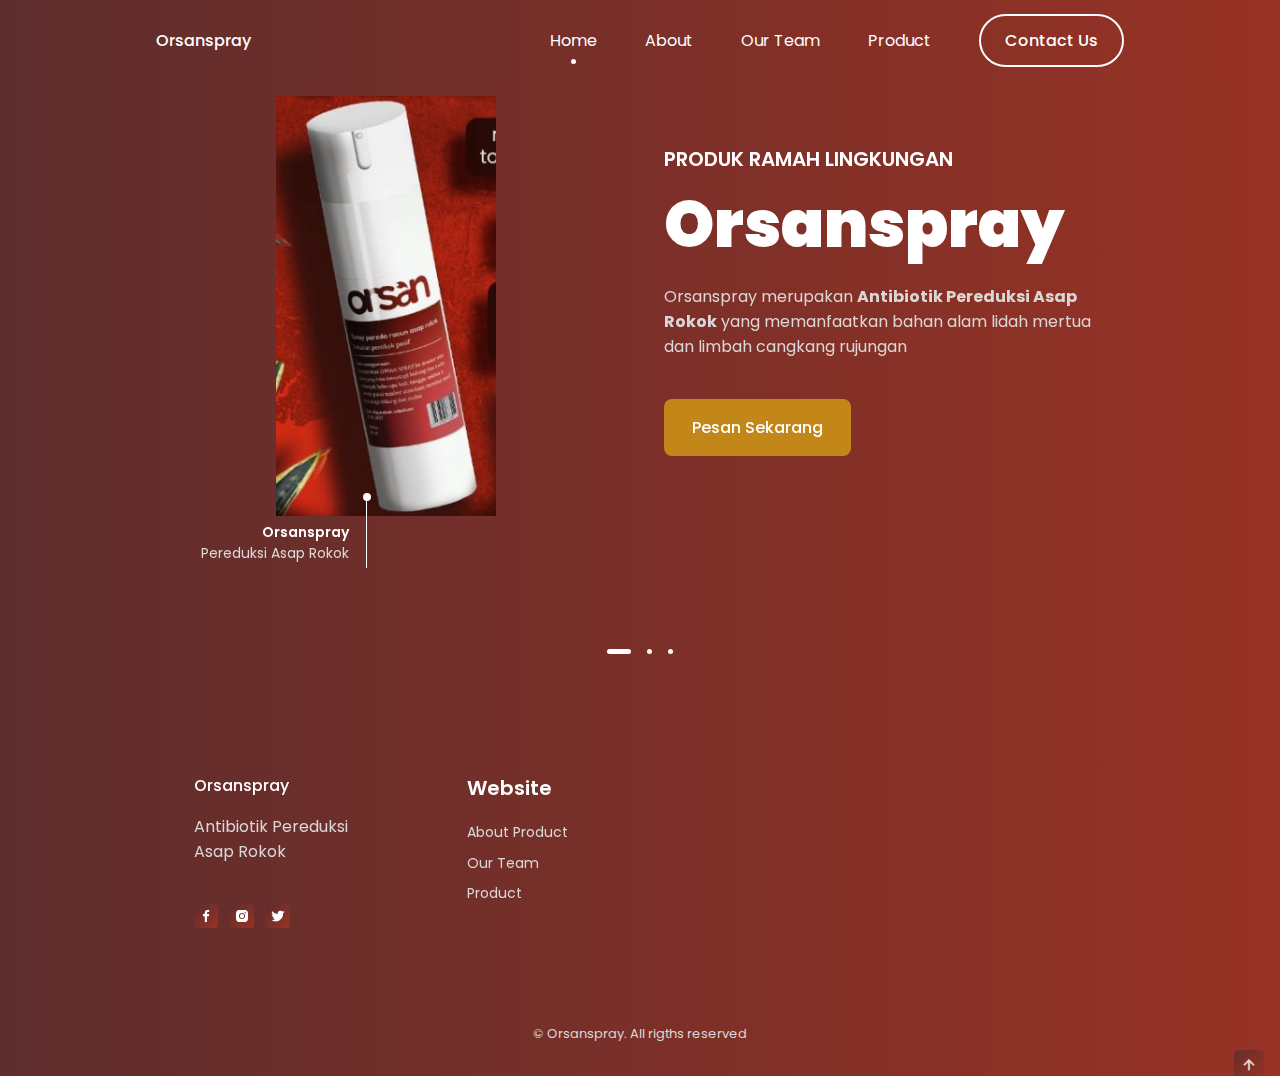
==== index.html @ 844b3ed2 "First Commit" ====
<!DOCTYPE html>
    <html lang="en">
    <head>
        <meta charset="UTF-8">
        <meta name="viewport" content="width=device-width, initial-scale=1.0">

        <!--=============== FAVICON ===============-->
        <!-- <link rel="shortcut icon" href="assets/img/favicon.png" type="image/x-icon"> -->

        <!--=============== BOXICONS ===============-->
        <link rel="stylesheet" href="https://cdn.jsdelivr.net/npm/boxicons@latest/css/boxicons.min.css">

        <!--=============== SWIPER CSS ===============--> 
        <link rel="stylesheet" href="assets/css/swiper-bundle.min.css">

        <!--=============== CSS ===============--> 
        <link rel="stylesheet" href="assets/css/styles.css">

        <title>Orsanspray</title>
    </head>
    <body>
        <!--==================== HEADER ====================-->
        <header class="header" id="header">
            <nav class="nav container">
                <a href="#" class="nav__logo">
                    <!-- <img src="assets/img/logo.png" alt="" class="nav__logo-img"> -->
                    Orsanspray
                </a>

                <div class="nav__menu" id="nav-menu">
                    <ul class="nav__list">
                        <li class="nav__item">
                            <a href="#home" class="nav__link active-link">Home</a>
                        </li>

                        <li class="nav__item">
                            <a href="#about" class="nav__link">About</a>
                        </li>

                        <li class="nav__item">
                            <a href="#about" class="nav__link">Our Team</a>
                        </li>

                        <li class="nav__item">
                            <a href="#trick" class="nav__link">Product</a>
                        </li>

                        <!-- <li class="nav__item">
                            <a href="#new" class="nav__link">New</a>
                        </li> -->

                        <a href="#" class="button button--ghost">Contact Us</a>
                    </ul>

                    <div class="nav__close" id="nav-close">
                        <i class='bx bx-x'></i>
                    </div>

                    <img src="assets/img/nav-img.png" alt="" class="nav__img">
                </div>

                <div class="nav__toggle" id="nav-toggle">
                    <i class='bx bx-grid-alt'></i>
                </div>

            </nav>
        </header>

        <main class="main">
            <!--==================== HOME ====================-->
            <section class="home container" id="home">
                <div class="swiper home-swiper">
                    <div class="swiper-wrapper">
                        <!-- HOME SLIDER 1 -->
                        <section class="swiper-slide">
                            <div class="home__content grid">
                                <div class="home__group">
                                    <img src="assets/img/1.png" alt="" class="home__img">
                                    <div class="home__indicator"></div>
    
                                    <div class="home__details-img">
                                        <h4 class="home__details-title">Orsanspray</h4>
                                        <span class="home__details-subtitle">Pereduksi Asap Rokok</span>
                                    </div>
                                </div>
    
                                <div class="home__data">
                                    <h3 class="home__subtitle">Produk Ramah Lingkungan</h3>
                                    <h1 class="home__title">Orsanspray</h1>
                                    <p class="home__description">Orsanspray merupakan <b>Antibiotik Pereduksi Asap Rokok</b> yang memanfaatkan 
                                        bahan alam lidah mertua dan limbah cangkang rujungan
                                    </p>

                                    <div class="home__buttons">
                                        <a href="#" class="button">Pesan Sekarang</a>
                                        <!-- <a href="#" class="button--link button--flex">Track Record <i class='bx bx-right-arrow-alt button__icon'></i></a> -->
                                    </div>
                                </div>
                            </div>
                        </section>

                        <!-- <section class="swiper-slide">
                            <div class="home__content grid">
                                <div class="home__group">
                                    <img src="assets/img/home1-img.png" alt="" class="home__img">
                                    <div class="home__indicator"></div>
    
                                    <div class="home__details-img">
                                        <h4 class="home__details-title">The Labu “Reiza”</h4>
                                        <span class="home__details-subtitle">The Living Pumpkin</span>
                                    </div>
                                </div>
    
                                <div class="home__data">
                                    <h3 class="home__subtitle">#1 Top Scariest Ghost</h3>
                                    <h1 class="home__title">UOOOO <br> TRICK OR <br> TREAT!!</h1>
                                    <p class="home__description">Hi, I'm Reiza, people call me "El Labu". I am currently trying to learn 
                                        something new, building my own bike with parts made only in Malaysia.
                                    </p>

                                    <div class="home__buttons">
                                        <a href="#" class="button">Book Now</a>
                                        <a href="#" class="button--link button--flex">Track Record <i class='bx bx-right-arrow-alt button__icon'></i></a>
                                    </div>
                                </div>
                            </div>
                        </section> -->

                        <!-- HOME SLIDER 2 -->
                        <section class="swiper-slide">
                            <div class="home__content grid">
                                <div class="home__group">
                                    <img src="assets/img/1.png" alt="" class="home__img">
                                    <div class="home__indicator"></div>
    
                                    <div class="home__details-img">
                                        <h4 class="home__details-title">Orsanspray</h4>
                                        <span class="home__details-subtitle">Pereduksi Asap Rokok</span>
                                    </div>
                                </div>
    
                                <div class="home__data">
                                    <h3 class="home__subtitle">Produk Ramah Lingkungan</h3>
                                    <h1 class="home__title">Orsanspray</h1>
                                    <p class="home__description">Orsanspray merupakan <b>Antibiotik Pereduksi Asap Rokok</b> yang memanfaatkan 
                                        bahan alam lidah mertua dan limbah cangkang rujungan
                                    </p>

                                    <div class="home__buttons">
                                        <a href="#" class="button">Pesan Sekarang</a>
                                        <!-- <a href="#" class="button--link button--flex">Track Record <i class='bx bx-right-arrow-alt button__icon'></i></a> -->
                                    </div>
                                </div>
                            </div>
                        </section>

                        <!-- <section class="swiper-slide">
                            <div class="home__content grid">
                                <div class="home__group">
                                    <img src="assets/img/home2-img.png" alt="" class="home__img">
                                    <div class="home__indicator"></div>
    
                                    <div class="home__details-img">
                                        <h4 class="home__details-title">Adino & Grahami</h4>
                                        <span class="home__details-subtitle">No words can describe them</span>
                                    </div>
                                </div>
    
                                <div class="home__data">
                                    <h3 class="home__subtitle">#2 top Best duo</h3>
                                    <h1 class="home__title">BRING BACK <br> MY COTTON <br> CANDY</h1>
                                    <p class="home__description">Adino steals cotton candy from his brother and eats them all in one bite, 
                                        a hungry beast. Grahami can no longer contain his anger towards Adino.
                                    </p>

                                    <div class="home__buttons">
                                        <a href="#" class="button">Book Now</a>
                                        <a href="#" class="button--link button--flex">Track Record <i class='bx bx-right-arrow-alt button__icon'></i></a>
                                    </div>
                                </div>
                            </div>
                        </section> -->

                        <!-- HOME SLIDER 3 -->
                        <section class="swiper-slide">
                            <div class="home__content grid">
                                <div class="home__group">
                                    <img src="assets/img/1.png" alt="" class="home__img">
                                    <div class="home__indicator"></div>
    
                                    <div class="home__details-img">
                                        <h4 class="home__details-title">Orsanspray</h4>
                                        <span class="home__details-subtitle">Pereduksi Asap Rokok</span>
                                    </div>
                                </div>
    
                                <div class="home__data">
                                    <h3 class="home__subtitle">Produk Ramah Lingkungan</h3>
                                    <h1 class="home__title">Orsanspray</h1>
                                    <p class="home__description">Orsanspray merupakan <b>Antibiotik Pereduksi Asap Rokok</b> yang memanfaatkan 
                                        bahan alam lidah mertua dan limbah cangkang rujungan
                                    </p>

                                    <div class="home__buttons">
                                        <a href="#" class="button">Pesan Sekarang</a>
                                        <!-- <a href="#" class="button--link button--flex">Track Record <i class='bx bx-right-arrow-alt button__icon'></i></a> -->
                                    </div>
                                </div>
                            </div>
                        </section>

                        <!-- <section class="swiper-slide">
                            <div class="home__content grid">
                                <div class="home__group">
                                    <img src="assets/img/home3-img.png" alt="" class="home__img">
                                    <div class="home__indicator"></div>
    
                                    <div class="home__details-img">
                                        <h4 class="home__details-title">Captain Sem</h4>
                                        <span class="home__details-subtitle">Veteran Spooky Ghost</span>
                                    </div>
                                </div>
    
                                <div class="home__data">
                                    <h3 class="home__subtitle">#3 Top Scariest  Ghost</h3>
                                    <h1 class="home__title">RESPAWN <br> THE SPOOKY <br> SKULL</h1>
                                    <p class="home__description">In search for cute little puppy, Captain Sem has come back from his tragic death. 
                                        With his hogwarts certified power he promise to be a hero for all of ghostkind.
                                    </p>

                                    <div class="home__buttons">
                                        <a href="#" class="button">Book Now</a>
                                        <a href="#" class="button--link button--flex">Track Record <i class='bx bx-right-arrow-alt button__icon'></i></a>
                                    </div>
                                </div>
                            </div>
                        </section> -->

                    </div>
                    <div class="swiper-pagination"></div>
                </div>
            </section>
            
            <!--==================== CATEGORY ====================-->
            <!-- <section class="section category">
                <h2 class="section__title">Favorite Scare <br> Category</h2>

                <div class="category__container container grid">
                    <div class="category__data">
                        <img src="assets/img/category1-img.png" alt="" class="category__img">
                        <h3 class="category__title">Ghosts</h3>
                        <p class="category__description">Choose the ghosts, the scariest there are.</p>
                    </div>

                    <div class="category__data">
                        <img src="assets/img/category2-img.png" alt="" class="category__img">
                        <h3 class="category__title">Pumpkins</h3>
                        <p class="category__description">You look at the scariest pumpkins there is.</p>
                    </div>

                    <div class="category__data">
                        <img src="assets/img/category3-img.png" alt="" class="category__img">
                        <h3 class="category__title">Witch Hat</h3>
                        <p class="category__description">Pick the most stylish witch hats out there.</p>
                    </div>
                </div>
            </section> -->

            <!--==================== ABOUT ====================-->
            <!-- <section class="section about" id="about">
                <div class="about__container container grid">
                    <div class="about__data">
                        <h2 class="section__title about__title">About Halloween <br> Night</h2>
                        <p class="about__description">Night of all the saints, or all the dead, is celebrated on October 31 and it is a 
                            very fun international celebration, this celebration comes from ancient origins, and is already 
                            celebrated by everyone.
                        </p>
                        <a href="#" class="button">Know more</a>
                    </div>

                    <img src="assets/img/about-img.png" alt="" class="about__img">
                </div>
            </section> -->

            <!--==================== TRICK OR TREAT ====================-->
            <!-- <section class="section trick" id="trick">
                <h2 class="section__title">Trick Or Treat</h2>

                <div class="trick__container container grid">
                    <div class="trick__content">
                        <img src="assets/img/trick-treat1-img.png" alt="" class="trick__img">
                        <h3 class="trick__title">Toffee</h3>
                        <span class="trick__subtitle">Candy</span>
                        <span class="trick__price">$11.99</span>
                        <button class="button trick__button">
                            <i class='bx bx-cart-alt trick__icon'></i>
                        </button>
                    </div>

                    <div class="trick__content">
                        <img src="assets/img/trick-treat2-img.png" alt="" class="trick__img">
                        <h3 class="trick__title">Bone</h3>
                        <span class="trick__subtitle">Accessory</span>
                        <span class="trick__price">$8.99</span>
                        <button class="button trick__button">
                            <i class='bx bx-cart-alt trick__icon'></i>
                        </button>
                    </div>

                    <div class="trick__content">
                        <img src="assets/img/trick-treat3-img.png" alt="" class="trick__img">
                        <h3 class="trick__title">Scarecrow</h3>
                        <span class="trick__subtitle">Accessory</span>
                        <span class="trick__price">$15.99</span>
                        <button class="button trick__button">
                            <i class='bx bx-cart-alt trick__icon'></i>
                        </button>
                    </div>

                    <div class="trick__content">
                        <img src="assets/img/trick-treat4-img.png" alt="" class="trick__img">
                        <h3 class="trick__title">Candy Cane</h3>
                        <span class="trick__subtitle">Candy</span>
                        <span class="trick__price">$7.99</span>
                        <button class="button trick__button">
                            <i class='bx bx-cart-alt trick__icon'></i>
                        </button>
                    </div>

                    <div class="trick__content">
                        <img src="assets/img/trick-treat5-img.png" alt="" class="trick__img">
                        <h3 class="trick__title">Pumpkin</h3>
                        <span class="trick__subtitle">Candy</span>
                        <span class="trick__price">$19.99</span>
                        <button class="button trick__button">
                            <i class='bx bx-cart-alt trick__icon'></i>
                        </button>
                    </div>

                    <div class="trick__content">
                        <img src="assets/img/trick-treat6-img.png" alt="" class="trick__img">
                        <h3 class="trick__title">Ghost</h3>
                        <span class="trick__subtitle">Accessory</span>
                        <span class="trick__price">$17.99</span>
                        <button class="button trick__button">
                            <i class='bx bx-cart-alt trick__icon'></i>
                        </button>
                    </div>
                </div>
            </section> -->
            
            <!--==================== DISCOUNT ====================-->
            <!-- <section class="section discount">
                <div class="discount__container container grid">
                    <div class="discount__data">
                        <h2 class="discount__title">50% Discount <br> On New Products</h2>
                        <a href="#" class="button">Go to new</a>
                    </div>

                    <img src="assets/img/discount-img.png" alt="" class="discount__img">
                </div>
            </section> -->

            <!--==================== NEW ARRIVALS ====================-->
            <!-- <section class="section new" id="new">
                <h2 class="section__title">New Arrivals</h2>

                <div class="new__container container">
                    <div class="swiper new-swiper">
                        <div class="swiper-wrapper">
                            <div class="new__content swiper-slide">
                                <div class="new__tag">New</div>
                                <img src="assets/img/new1-img.png" alt="" class="new__img">
                                <h3 class="new__title">Haunted House</h3>
                                <span class="new__subtitle">Accessory</span>
                                
                                <div class="new__prices">
                                    <span class="new__price">$14.99</span>
                                    <span class="new__discount">$29.99</span>
                                </div>

                                <button class="button new__button">
                                    <i class='bx bx-cart-alt new__icon'></i>
                                </button>
                            </div>
        
                            <div class="new__content swiper-slide">
                                <div class="new__tag">New</div>
                                <img src="assets/img/new2-img.png" alt="" class="new__img">
                                <h3 class="new__title">Halloween Candle</h3>
                                <span class="new__subtitle">Accessory</span>
        
                                <div class="new__prices">
                                    <span class="new__price">$11.99</span>
                                    <span class="new__discount">$21.99</span>
                                </div>

                                <button class="button new__button">
                                    <i class='bx bx-cart-alt new__icon'></i>
                                </button>
                            </div>
        
                            <div class="new__content swiper-slide">
                                <div class="new__tag">New</div>
                                <img src="assets/img/new3-img.png" alt="" class="new__img">
                                <h3 class="new__title">Witch Hat</h3>
                                <span class="new__subtitle">Accessory</span>
        
                                <div class="new__prices">
                                    <span class="new__price">$4.99</span>
                                    <span class="new__discount">$9.99</span>
                                </div>

                                <button class="button new__button">
                                    <i class='bx bx-cart-alt new__icon'></i>
                                </button>
                            </div>
        
                            <div class="new__content swiper-slide">
                                <div class="new__tag">New</div>
                                <img src="assets/img/new4-img.png" alt="" class="new__img">
                                <h3 class="new__title">Rip</h3>
                                <span class="new__subtitle">Accessory</span>
        
                                <div class="new__prices">
                                    <span class="new__price">$24.99</span>
                                    <span class="new__discount">$44.99</span>
                                </div>

                                <button class="button new__button">
                                    <i class='bx bx-cart-alt new__icon'></i>
                                </button>
                            </div>
        
                            <div class="new__content swiper-slide">
                                <div class="new__tag">New</div>
                                <img src="assets/img/new5-img.png" alt="" class="new__img">
                                <h3 class="new__title">Terrifying Crystal Ball</h3>
                                <span class="new__subtitle">Accessory</span>
        
                                <div class="new__prices">
                                    <span class="new__price">$5.99</span>
                                    <span class="new__discount">$12.99</span>
                                </div>

                                <button class="button new__button">
                                    <i class='bx bx-cart-alt new__icon'></i>
                                </button>
                            </div>
        
                            <div class="new__content swiper-slide">
                                <div class="new__tag">New</div>
                                <img src="assets/img/new6-img.png" alt="" class="new__img">
                                <h3 class="new__title">Witch Broom</h3>
                                <span class="new__subtitle">Accessory</span>
        
                                <div class="new__prices">
                                    <span class="new__price">$7.99</span>
                                    <span class="new__discount">$14.99</span>
                                </div>

                                <button class="button new__button">
                                    <i class='bx bx-cart-alt new__icon'></i>
                                </button>
                            </div>
                        </div>
                    </div>
                </div>
            </section> -->

            <!--==================== OUR NEWSLETTER ====================-->
            <!-- <section class="section newsletter">
                <div class="newsletter__container container">
                    <h2 class="section__title">Our Newsletter</h2>
                    <p class="newsletter__description">
                        Promotion new products and sales. Directly to your inbox
                    </p>

                    <form action="" class="newsletter__form">
                        <input type="text" placeholder="Enter your email" class="newsletter__input">
                        <button class="button">
                            Subscribe
                        </button>
                    </form>
                </div>
            </section>
        </main> -->

        <!--==================== FOOTER ====================-->
            <footer class="footer section">
                <div class="footer__container container grid">
                    <div class="footer__content">
                        <a href="#" class="footer__logo">
                            <!-- <img src="assets/img/logo.png" alt="" class="footer__logo-img"> -->
                            Orsanspray
                        </a>

                        <p class="footer__description">Antibiotik Pereduksi <br> Asap Rokok</p>
                        
                        <div class="footer__social">
                            <a href="https://www.facebook.com/" target="_blank" class="footer__social-link">
                                <i class='bx bxl-facebook'></i>
                            </a>
                            <a href="https://www.instagram.com/" target="_blank" class="footer__social-link">
                                <i class='bx bxl-instagram-alt' ></i>
                            </a>
                            <a href="https://twitter.com/" target="_blank" class="footer__social-link">
                                <i class='bx bxl-twitter' ></i>
                            </a>
                        </div>
                    </div>

                    <div class="footer__content">
                        <h3 class="footer__title">Website</h3>
                        
                        <ul class="footer__links">
                            <li>
                                <a href="#" class="footer__link">About Product</a>
                            </li>
                            <li>
                                <a href="#" class="footer__link">Our Team</a>
                            </li>
                            <li>
                                <a href="#" class="footer__link">Product</a>
                            </li>
                        </ul>
                    </div>

                    <!-- <div class="footer__content">
                        <h3 class="footer__title">Our Services</h3>
                        
                        <ul class="footer__links">
                            <li>
                                <a href="#" class="footer__link">Pricing</a>
                            </li>
                            <li>
                                <a href="#" class="footer__link">Discounts</a>
                            </li>
                            <li>
                                <a href="#" class="footer__link">Shipping mode</a>
                            </li>
                        </ul>
                    </div> -->

                    <!-- <div class="footer__content">
                        <h3 class="footer__title">Our Company</h3>
                        
                        <ul class="footer__links">
                            <li>
                                <a href="#" class="footer__link">Blog</a>
                            </li>
                            <li>
                                <a href="#" class="footer__link">About us</a>
                            </li>
                            <li>
                                <a href="#" class="footer__link">Our mision</a>
                            </li>
                        </ul>
                    </div> -->
                </div>

                <span class="footer__copy">&#169; Orsanspray. All rigths reserved</span>

                <!-- <img src="assets/img/footer1-img.png" alt="" class="footer__img-one">
                <img src="assets/img/footer2-img.png" alt="" class="footer__img-two"> -->
            </footer>

            <!--=============== SCROLL UP ===============-->
            <a href="#" class="scrollup" id="scroll-up">
                <i class='bx bx-up-arrow-alt scrollup__icon'></i>
            </a>
        
        <!--=============== SCROLL REVEAL ===============-->
        <script src="assets/js/scrollreveal.min.js"></script>

        <!--=============== SWIPER JS ===============-->
        <script src="assets/js/swiper-bundle.min.js"></script>
        
        <!--=============== MAIN JS ===============-->
        <script src="assets/js/main.js"></script>
    </body>
</html>
---- assets/css/styles.css ----
/*=============== GOOGLE FONTS ===============*/
@import url('https://fonts.googleapis.com/css2?family=Poppins:wght@400;500;600;900&display=swap');

/*=============== VARIABLES CSS ===============*/
:root {
  --header-height: 3.5rem;

  /*========== Colors ==========*/
  --hue: 14;
  --first-color: hsl(var(--hue), 91%, 54%);
  --first-color-alt: hsl(var(--hue), 91%, 50%);
  --title-color: hsl(var(--hue), 4%, 100%);
  --text-color: hsl(var(--hue), 4%, 85%);
  --text-color-light: hsl(var(--hue), 4%, 55%);

  /*Green gradient*/
  /* --body-color: linear-gradient(90deg, hsl(104, 28%, 40%) 0%, hsl(58, 28%, 40%) 100%); */
  /* --container-color: linear-gradient(136deg, hsl(104, 28%, 35%) 0%, hsl(58, 28%, 35%) 100%); */
  --body-color: linear-gradient(90deg, hsl(0, 35%, 27%) 0%, hsl(7, 61%, 37%) 100%);
  --container-color: linear-gradient(136deg, hsl(0, 35%, 27%) 0%, hsl(7, 61%, 37%) 100%);
  
  /*Red gradient*/
  /* --body-color: linear-gradient(90deg, hsl(360, 28%, 40%) 0%, hsl(18, 28%, 40%) 100%);
  --container-color: linear-gradient(136deg, hsl(360, 28%, 35%) 0%, hsl(18, 28%, 35%) 100%); */

  /*Black solid*/
  /* --body-color: hsl(30, 8%, 8%);
  --container-color: hsl(30, 8%, 10%); */

  /*========== Font and typography ==========*/
  --body-font: 'Poppins', sans-serif;
  --biggest-font-size: 2rem;
  --h1-font-size: 1.5rem;
  --h2-font-size: 1.25rem;
  --h3-font-size: 1rem;
  --normal-font-size: .938rem;
  --small-font-size: .813rem;
  --smaller-font-size: .75rem;

  /*========== Font weight ==========*/
  --font-medium: 500;
  --font-semi-bold: 600;
  --font-black: 900;

  /*========== Margenes Bottom ==========*/
  --mb-0-25: .25rem;
  --mb-0-5: .5rem;
  --mb-0-75: .75rem;
  --mb-1: 1rem;
  --mb-1-5: 1.5rem;
  --mb-2: 2rem;
  --mb-2-5: 2.5rem;

  /*========== z index ==========*/
  --z-tooltip: 10;
  --z-fixed: 100;
}

/* Responsive typography */
@media screen and (min-width: 992px) {
  :root {
    --biggest-font-size: 4rem;
    --h1-font-size: 2.25rem;
    --h2-font-size: 1.5rem;
    --h3-font-size: 1.25rem;
    --normal-font-size: 1rem;
    --small-font-size: .875rem;
    --smaller-font-size: .813rem;
  }
}

/*=============== BASE ===============*/
*{
  box-sizing: border-box;
  padding: 0;
  margin: 0;
}

html{
  scroll-behavior: smooth;
}

body{
  margin: var(--header-height) 0 0 0;
  font-family: var(--body-font);
  font-size: var(--normal-font-size);
  background: var(--body-color);
  color: var(--text-color);
}

h1,h2,h3,h4{
  color: var(--title-color);
  font-weight: var(--font-semi-bold);
}

ul{
  list-style: none;
}

a{
  text-decoration: none;
}

img{
  max-width: 100%;
  height: auto;
}

button,
input{
  border: none;
  outline: none;
}

button{
  cursor: pointer;
  font-family: var(--body-font);
  font-size: var(--normal-font-size);
}

/*=============== REUSABLE CSS CLASSES ===============*/
.section{
  padding: 4.5rem 0 2rem;
}

.section__title{
  font-size: var(--h2-font-size);
  margin-bottom: var(--mb-2);
  text-align: center;
}

/*=============== LAYOUT ===============*/
.container{
  max-width: 968px;
  margin-left: var(--mb-1-5);
  margin-right: var(--mb-1-5);
}

.grid{
  display: grid;
}

.main{
  overflow: hidden; /*For animation*/
}

/*=============== HEADER ===============*/
.header{
  width: 100%;
  background: var(--body-color); 
  position: fixed;
  top: 0;
  left: 0;
  z-index: var(--z-fixed);
}

/*=============== NAV ===============*/
.nav{
  height: var(--header-height);
  display: flex;
  justify-content: space-between;
  align-items: center;
}

.nav__logo{
  display: flex;
  align-items: center;
  column-gap: .5rem;
  font-weight: var(--font-medium);
}

.nav__logo-img{
  width: 1.25rem;
}

.nav__link,
.nav__logo,
.nav__toggle,
.nav__close{
  color: var(--title-color);
}

.nav__toggle{
  font-size: 1.25rem;
  cursor: pointer;
}

@media screen and (max-width: 767px){
  .nav__menu{
    position: fixed;
    width: 100%;
    background: var(--container-color);
    top: -150%;
    left: 0;
    padding: 3.5rem 0;
    transition: .4s;
    z-index: var(--z-fixed);
    border-radius: 0 0 1.5rem 1.5rem;
  }
}

.nav__img{
  width: 100px;
  position: absolute;
  top: 0;
  left: 0;
}

.nav__close{
  font-size: 1.8rem;
  position: absolute;
  top: .5rem;
  right: .7rem;
  cursor: pointer;
}

.nav__list{
  display: flex;
  flex-direction: column;
  align-items: center;
  row-gap: 1.5rem;
}

.nav__link{
  text-transform: uppercase;
  font-weight: var(--font-black);
  transition: .4s;
}

.nav__link:hover{
  color: var(--text-color);
}

/* Show menu */
.show-menu{
  top: 0;
}

/* Change background header */
.scroll-header{
  background: var(--container-color);
}

/* Active link */
.active-link{
  position: relative;
}

.active-link::before{
  content: '';
  position: absolute;
  bottom: -.75rem;
  left: 45%;
  width: 5px;
  height: 5px;
  background-color: var(--title-color);
  border-radius: 50%;
}

/*=============== HOME ===============*/
.home__content{
  row-gap: 1rem;
}

.home__group{
  display: grid;
  position: relative;
  padding-top: 2rem;
}

.home__img{
  height: 250px;
  justify-self: center;
}

.home__indicator{
  width: 8px;
  height: 8px;
  background-color: var(--title-color);
  border-radius: 50%;
  position: absolute;
  top: 7rem;
  right: 2rem;
}

.home__indicator::after{
  content: '';
  position: absolute;
  width: 1px;
  height: 48px;
  background-color: var(--title-color);
  top: -3rem;
  right: 45%;
}

.home__details-img{
  position: absolute;
  right: .5rem;
}

.home__details-title,
.home__details-subtitle{
  display: block;
  font-size: var(--small-font-size);
  text-align: right;
}

.home__subtitle{
  font-size: var(--h3-font-size);
  text-transform: uppercase;
  margin-bottom: var(--mb-1);
}

.home__title{
  font-size: var(--biggest-font-size);
  font-weight: var(--font-black);
  line-height: 109%;
  margin-bottom: var(--mb-1);
}

.home__description{
  margin-bottom: var(--mb-1);
}

.home__buttons{
  display: flex;
  justify-content: space-between;
}

/* Swiper Class */
.swiper-pagination{
  position: initial;
  margin-top: var(--mb-1);
}

.swiper-pagination-bullet{
  width: 5px;
  height: 5px;
  background-color: var(--title-color);
  opacity: 1;
}

.swiper-pagination-horizontal.swiper-pagination-bullets .swiper-pagination-bullet{
  margin: 0 .5rem;
} 

.swiper-pagination-bullet-active{
  width: 1.5rem;
  height: 5px;
  border-radius: .5rem;
}

/*=============== BUTTONS ===============*/
.button{
  display: inline-block;
  background-color: #C38719;
  color: var(--title-color);
  padding: 1rem 1.75rem;
  border-radius: .5rem;
  font-weight: var(--font-medium);
  transition: .3s;
}

.button:hover{
  background-color: var(--first-color-alt);
}

.button__icon{
  font-size: 1.25rem;
}

.button--ghost{
  border: 2px solid;
  background-color: transparent;
  border-radius: 3rem;
  padding: .75rem 1.5rem;
}

.button--ghost:hover{
  background: none;
}

.button--link{
  color: var(--title-color);
}

.button--flex{
  display: inline-flex;
  align-items: center;
  column-gap: .5rem;
}

/*=============== CATEGORY ===============*/
.category__container{
  grid-template-columns: repeat(2, 1fr);
  gap: 1rem 2rem;
}

.category__data{
  text-align: center;
}

.category__img{
  width: 120px;
  margin-bottom: var(--mb-0-75);
  transition: .3s;
}

.category__title{
  margin-bottom: var(--mb-0-25);
}

.category__data:hover .category__img{
  transform: translateY(-.5rem);
}

/*=============== ABOUT ===============*/
.about__container{
  row-gap: 2rem;
}

.about__data{
  text-align: center;
}

.about__description{
  margin-bottom: var(--mb-2);
}

.about__img{
  width: 200px;
  justify-self: center;
  animation: floating 2s ease-in-out infinite;
}

/*=============== TRICK OR TREAT ===============*/
.trick__container{
  grid-template-columns: repeat(2, 1fr);
  gap: 1.5rem;
  padding-top: 1rem;
}

.trick__content{
  position: relative;
  background: var(--container-color);
  border-radius: 1rem;
  padding: 1.5rem 0 1rem 0;
  text-align: center;
  overflow: hidden;
}

.trick__img{
  width: 90px;
  transition: .3s;
}

.trick__subtitle,
.trick__price{
  display: block;
}

.trick__subtitle{
  font-size: var(--smaller-font-size);
  margin-bottom: var(--mb-0-5);
}

.trick__title,
.trick__price{
  color: var(--title-color);
  font-weight: var(--font-medium);
  font-size: var(--normal-font-size);
}

.trick__button{
  display: inline-flex;
  padding: .5rem;
  border-radius: .25rem .25rem .75rem .25rem;
  position: absolute;
  right: -3rem;
  bottom: 0;
}

.trick__icon{
  font-size: 1.25rem;
  color: var(--title-color);
}

.trick__content:hover .trick__img{
  transform: translateY(-.5rem);
}

.trick__content:hover .trick__button{
  right: 0;
}

/*=============== DISCOUNT ===============*/
.discount__container{
  background: var(--container-color);
  border-radius: 1rem;
  padding: 2.5rem 0 1.5rem;
  row-gap: .75rem;
}

.discount__data{
  text-align: center;
}

.discount__title{
  font-size: var(--h2-font-size);
  margin-bottom: var(--mb-2);
}

.discount__img{
  width: 200px;
  justify-self: center;
}

/*=============== NEW ARRIVALS ===============*/
.new__container{
  padding-top: 1rem;
}

.new__img{
  width: 120px;
  margin-bottom: var(--mb-0-5);
  transition: .3s;
}

.new__content{
  position: relative;
  background: var(--container-color);
  width: 242px;
  padding: 2rem 0 1.5rem 0;
  border-radius: .75rem;
  text-align: center;
  overflow: hidden;
}

.new__tag{
  position: absolute;
  top: 8%;
  left: 8%;
  background-color: var(--first-color);
  color: var(--title-color);
  font-size: var(--small-font-size);
  padding: .25rem .5rem;
  border-radius: .25rem;
}

.new__title{
  font-size: var(--normal-font-size);
  font-weight: var(--font-medium);
}

.new__subtitle{
  display: block;
  font-size: var(--small-font-size);
  margin-bottom: var(--mb-0-5);
}

.new__prices{
  display: inline-flex;
  align-items: center;
  column-gap: .5rem;
}

.new__price{
  font-weight: var(--font-medium);
  color: var(--title-color);
}

.new__discount{
  color: var(--first-color);
  font-size: var(--smaller-font-size);
  text-decoration: line-through;
  font-weight: var(--font-medium);
}

.new__button{
  display: inline-flex;
  padding: .5rem;
  border-radius: .25rem .25rem .75rem .25rem;
  position: absolute;
  bottom: 0;
  right: -3rem;
}

.new__icon{
  font-size: 1.25rem;
}

.new__content:hover .new__img{
  transform: translateY(-.5rem);
}

.new__content:hover .new__button{
  right: 0;
}

/*=============== NEWSLETTER ===============*/
.newsletter__description{
  text-align: center;
  margin-bottom: var(--mb-1-5);
}

.newsletter__form{
  background: var(--container-color);
  padding: 1rem;
  display: flex;
  justify-content: space-between;
  border-radius: .75rem;
}

.newsletter__input{
  width: 70%;
  padding: 0 .5rem;
  background: none;
  color: var(--title-color);
}

.newsletter__input::placeholder{
  color: var(--text-color);
}

/*=============== FOOTER ===============*/
.footer{
  position: relative;
  overflow: hidden;
}

.footer__img-one,
.footer__img-two{
  position: absolute;
  transition: .3s;
}

.footer__img-one{
  width: 100px;
  top: 6rem;
  right: -2rem;
}

.footer__img-two{
  width: 150px;
  bottom: 4rem;
  right: 4rem;
}

.footer__img-one:hover,
.footer__img-two:hover{
  transform: translateY(-.5rem);
}

.footer__container{
  row-gap: 2rem;
}

.footer__logo{
  display: flex;
  align-items: center;
  column-gap: .5rem;
  margin-bottom: var(--mb-1);
  font-weight: var(--font-medium);
  color: var(--title-color);
}

.footer__logo-img{
  width: 20px;
}

.footer__description{
  margin-bottom: var(--mb-2-5);
}

.footer__social{
  display: flex;
  column-gap: .75rem;
}

.footer__social-link{
  display: inline-flex;
  background: var(--container-color);
  padding: .25rem;
  border-radius: .25rem;
  color: var(--title-color);
  font-size: 1rem;
}

.footer__social-link:hover{
  background: var(--body-color);
}

.footer__title{
  font-size: var(--h3-font-size);
  margin-bottom: var(--mb-1);
}

.footer__links{
  display: grid;
  row-gap: .35rem;
}

.footer__link{
  font-size: var(--small-font-size);
  color: var(--text-color);
  transition: .3s;
}

.footer__link:hover{
  color: var(--title-color);
}

.footer__copy{
  display: block;
  text-align: center;
  font-size: var(--smaller-font-size);
  margin-top: 4.5rem;
}

/*=============== SCROLL UP ===============*/
.scrollup{
  position: fixed;
  background: var(--container-color);
  right: 1rem;
  bottom: -20%;
  display: inline-flex;
  padding: .3rem;
  border-radius: .25rem;
  z-index: var(--z-tooltip);
  opacity: .8;
  transition: .4s;
}

.scrollup__icon{
  font-size: 1.25rem;
  color: var(--title-color);
}

.scrollup:hover{
  background: var(--container-color);
  opacity: 1;
}

/* Show Scroll Up*/
.show-scroll{
  bottom: 3rem;
}

/*=============== SCROLL BAR ===============*/
::-webkit-scrollbar{
  width: 0.6rem;
  background: #413e3e;
}

::-webkit-scrollbar-thumb{
  background: #272525;
  border-radius: .5rem;
}

/*===============  BREAKPOINTS ===============*/
/* For small devices */
@media screen and (max-width: 320px){
  .container{
    margin-left: var(--mb-1);
    margin-right: var(--mb-1);
  }

  .home__img{
    height: 200px;
  }
  .home__buttons{
    flex-direction: column;
    width: max-content;
    row-gap: 1rem;
  }

  .category__container,
  .trick__container{
    grid-template-columns: .8fr;
    justify-content: center;
  }
}

/* For medium devices */
@media screen and (min-width: 576px){
  .about__container{
    grid-template-columns: .8fr;
    justify-content: center;
  }

  .newsletter__container{
    display: grid;
    grid-template-columns: .7fr;
    justify-content: center;
  }
  .newsletter__description{
    padding: 0 3rem;
  }
}

@media screen and (min-width: 767px){
  body{
    margin: 0;
  }

  .section{
    padding: 7rem 0 2rem;
  }

  .nav{
    height: calc(var(--header-height) + 1.5rem);
  }
  .nav__img,
  .nav__close,
  .nav__toggle{
    display: none;
  }
  .nav__list{
    flex-direction: row;
    column-gap: 3rem;
  }
  .nav__link{
    text-transform: initial;
    font-weight: initial;
  }

  .home__content{
    padding: 8rem 0 2rem;
    grid-template-columns: repeat(2, 1fr);
    gap: 4rem;
  }
  .home__img{
    height: 300px;
  }
  .swiper-pagination{
    margin-top: var(--mb-2);
  }

  .category__container{
    grid-template-columns: repeat(3, 200px);
    justify-content: center;
  }

  .about__container{
    grid-template-columns: repeat(2, 1fr);
    align-items: center;
  }
  .about__title,
  .about__data{
    text-align: initial;
  }
  .about__img{
    width: 250px;
  }

  .trick__container{
    grid-template-columns: repeat(3, 200px);
    justify-content: center;
    gap: 2rem;
  }

  .discount__container{
    grid-template-columns: repeat(2, max-content);
    justify-content: center;
    align-items: center;
    column-gap: 3rem;
    padding: 3rem 0;
    border-radius: 3rem;
  }
  .discount__img{
    width: 350px;
    order: -1;
  }
  .discount__data{
    padding-right: 6rem;
  }

  .newsletter__container{
    grid-template-columns: .5fr;
  }

  .footer__container{
    grid-template-columns: repeat(4, 1fr);
    justify-items: center;
    column-gap: 1rem;
  }
  .footer__img-two{
    right: initial;
    bottom: 0;
    left: 15%;
  }
}

/* For large devices */
@media screen and (min-width: 992px){
  .container{
    margin-left: auto;
    margin-right: auto;
  }

  .section__title{
    font-size: var(--h1-font-size);
    margin-bottom: 3rem;
  }

  .home__content{
    padding-top: 9rem;
    gap: 3rem;
  }
  .home__group{
    padding-top: 0;
  }
  .home__img{
    height: 400px;
    transform: translateY(-3rem);
  }
  .home__indicator{
    top: initial;
    right: initial;
    bottom: 15%;
    left: 45%;
  }
  .home__indicator::after{
    top: 0;
    height: 75px;
  }
  .home__details-img{
    bottom: 0;
    right: 58%;
  }
  .home__title{
    margin-bottom: var(--mb-1-5);
  }
  .home__description{
    margin-bottom: var(--mb-2-5);
    padding-right: 2rem;
  }

  .category__container{
    column-gap: 8rem;
  }
  .category__img{
    width: 200px;
  }

  .about__container{
    column-gap: 7rem;
  }
  .about__img{
    width: 350px;
  }
  .about__description{
    padding-right: 2rem;
  }

  .trick__container{
    gap: 3.5rem;
  }
  .trick__content{
    border-radius: 1.5rem;
  }
  .trick__img{
    width: 110px;
  }
  .trick__title{
    font-size: var(--h3-font-size);
  }

  .discount__container{
    column-gap: 7rem;
  }

  .new__content{
    width: 310px;
    border-radius: 1rem;
    padding: 2rem 0;
  }
  .new__img{
    width: 150px;
  }
  .new__img,
  .new__subtitle{
    margin-bottom: var(--mb-1);
  }
  .new__title{
    font-size: var(--h3-font-size);
  }

  .footer__copy{
    margin-top: 6rem;
  }
}

@media screen and (min-width: 1200px){
  .home__img{
    height: 420px;
  }
  .swiper-pagination{
    margin-top: var(--mb-2-5);
  }
  .footer__img-one{
    width: 120px;
  }
  .footer__img-two{
    width: 180px;
    top: 30%;
    left: -3%;
  }
}

/*=============== KEYFRAMES ===============*/
@keyframes floating {
  0% { transform: translate(0,  0px); }
  50%  { transform: translate(0, 15px); }
  100%   { transform: translate(0, -0px); }   
}
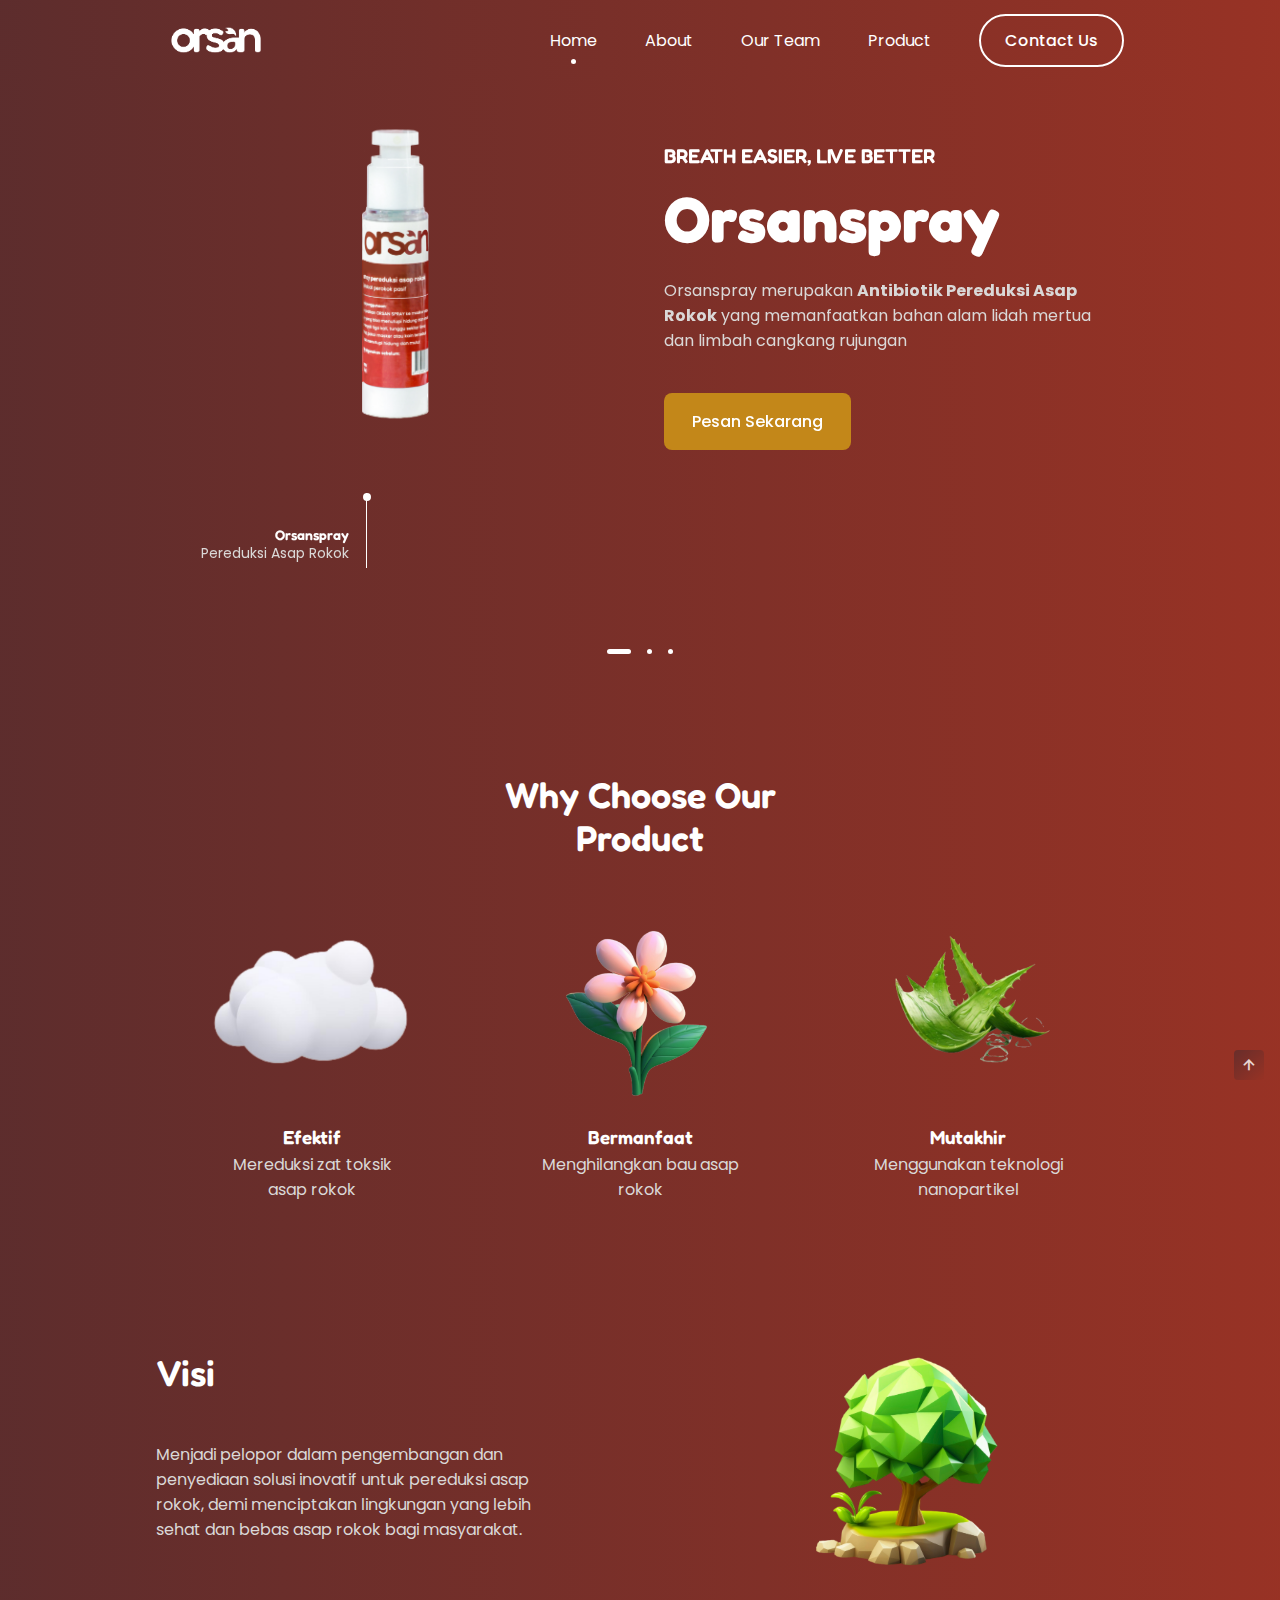
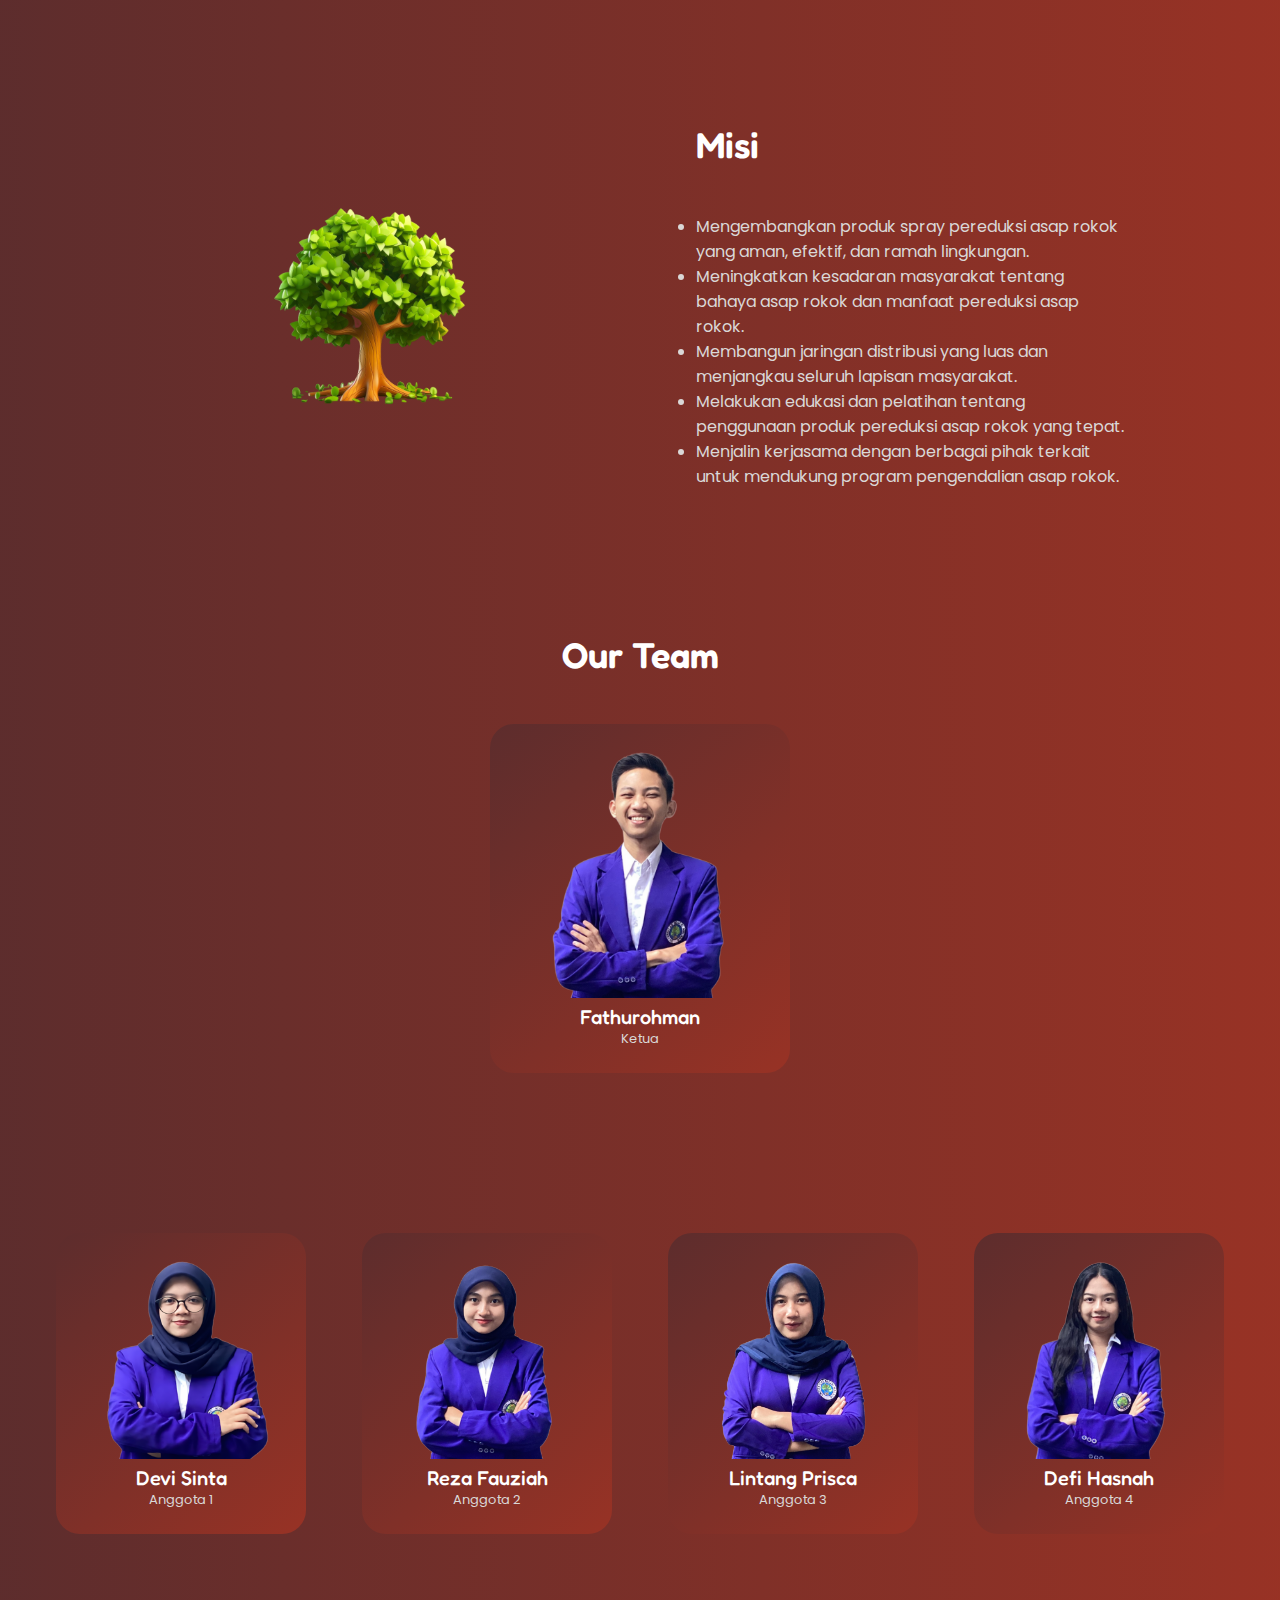
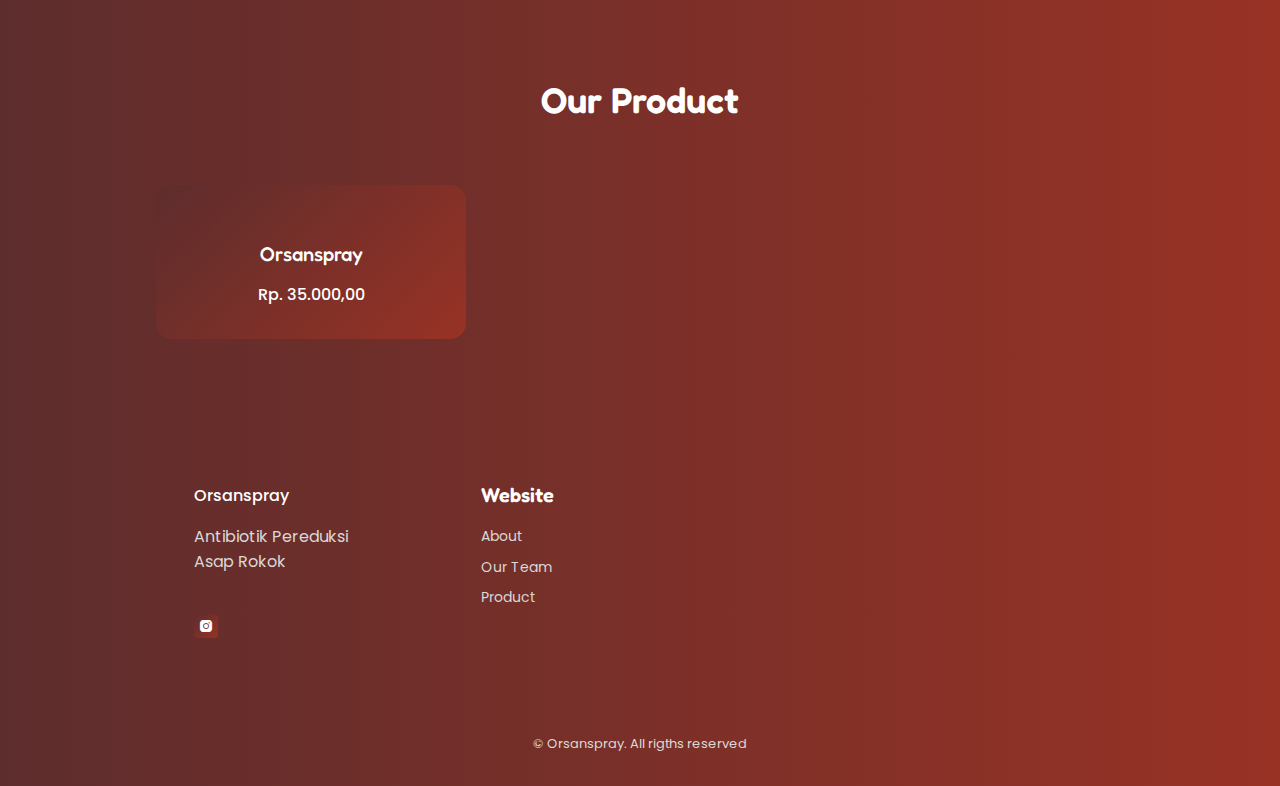
==== commit 0f4bedce: "Second Commit (-Product Detail)" ====
--- a/index.html
+++ b/index.html
@@ -5,7 +5,7 @@
         <meta name="viewport" content="width=device-width, initial-scale=1.0">
 
         <!--=============== FAVICON ===============-->
-        <!-- <link rel="shortcut icon" href="assets/img/favicon.png" type="image/x-icon"> -->
+        <link rel="shortcut icon" href="assets/img/logo_merah.png" type="image/x-icon">
 
         <!--=============== BOXICONS ===============-->
         <link rel="stylesheet" href="https://cdn.jsdelivr.net/npm/boxicons@latest/css/boxicons.min.css">
@@ -23,8 +23,8 @@
         <header class="header" id="header">
             <nav class="nav container">
                 <a href="#" class="nav__logo">
-                    <!-- <img src="assets/img/logo.png" alt="" class="nav__logo-img"> -->
-                    Orsanspray
+                    <img src="assets/img/logo_putih.png" alt="" class="nav__logo-img">
+                    <!-- Orsanspray -->
                 </a>
 
                 <div class="nav__menu" id="nav-menu">
@@ -38,11 +38,11 @@
                         </li>
 
                         <li class="nav__item">
-                            <a href="#about" class="nav__link">Our Team</a>
+                            <a href="#team" class="nav__link">Our Team</a>
                         </li>
 
                         <li class="nav__item">
-                            <a href="#trick" class="nav__link">Product</a>
+                            <a href="#product" class="nav__link">Product</a>
                         </li>
 
                         <!-- <li class="nav__item">
@@ -56,7 +56,7 @@
                         <i class='bx bx-x'></i>
                     </div>
 
-                    <img src="assets/img/nav-img.png" alt="" class="nav__img">
+                    <img src="assets/img/crab_1.png" alt="" class="nav__img">
                 </div>
 
                 <div class="nav__toggle" id="nav-toggle">
@@ -75,7 +75,7 @@
                         <section class="swiper-slide">
                             <div class="home__content grid">
                                 <div class="home__group">
-                                    <img src="assets/img/1.png" alt="" class="home__img">
+                                    <img src="assets/img/botol_1.png" alt="" class="home__img">
                                     <div class="home__indicator"></div>
     
                                     <div class="home__details-img">
@@ -85,388 +85,260 @@
                                 </div>
     
                                 <div class="home__data">
-                                    <h3 class="home__subtitle">Produk Ramah Lingkungan</h3>
+                                    <h3 class="home__subtitle">Breath easier, live better</h3>
                                     <h1 class="home__title">Orsanspray</h1>
                                     <p class="home__description">Orsanspray merupakan <b>Antibiotik Pereduksi Asap Rokok</b> yang memanfaatkan 
                                         bahan alam lidah mertua dan limbah cangkang rujungan
                                     </p>
 
                                     <div class="home__buttons">
-                                        <a href="#" class="button">Pesan Sekarang</a>
+                                        <a href="product-detail.html" class="button">Pesan Sekarang</a>
                                         <!-- <a href="#" class="button--link button--flex">Track Record <i class='bx bx-right-arrow-alt button__icon'></i></a> -->
                                     </div>
                                 </div>
                             </div>
                         </section>
-
-                        <!-- <section class="swiper-slide">
-                            <div class="home__content grid">
-                                <div class="home__group">
-                                    <img src="assets/img/home1-img.png" alt="" class="home__img">
-                                    <div class="home__indicator"></div>
-    
-                                    <div class="home__details-img">
-                                        <h4 class="home__details-title">The Labu “Reiza”</h4>
-                                        <span class="home__details-subtitle">The Living Pumpkin</span>
-                                    </div>
-                                </div>
-    
-                                <div class="home__data">
-                                    <h3 class="home__subtitle">#1 Top Scariest Ghost</h3>
-                                    <h1 class="home__title">UOOOO <br> TRICK OR <br> TREAT!!</h1>
-                                    <p class="home__description">Hi, I'm Reiza, people call me "El Labu". I am currently trying to learn 
-                                        something new, building my own bike with parts made only in Malaysia.
-                                    </p>
-
-                                    <div class="home__buttons">
-                                        <a href="#" class="button">Book Now</a>
-                                        <a href="#" class="button--link button--flex">Track Record <i class='bx bx-right-arrow-alt button__icon'></i></a>
-                                    </div>
-                                </div>
-                            </div>
-                        </section> -->
 
                         <!-- HOME SLIDER 2 -->
                         <section class="swiper-slide">
                             <div class="home__content grid">
                                 <div class="home__group">
-                                    <img src="assets/img/1.png" alt="" class="home__img">
+                                    <img src="assets/img/aloe_1.png" alt="" class="home__img">
                                     <div class="home__indicator"></div>
     
                                     <div class="home__details-img">
-                                        <h4 class="home__details-title">Orsanspray</h4>
-                                        <span class="home__details-subtitle">Pereduksi Asap Rokok</span>
+                                        <h4 class="home__details-title">Lidah Mertua</h4>
+                                        <span class="home__details-subtitle">Bahan Utama</span>
                                     </div>
                                 </div>
     
                                 <div class="home__data">
-                                    <h3 class="home__subtitle">Produk Ramah Lingkungan</h3>
-                                    <h1 class="home__title">Orsanspray</h1>
-                                    <p class="home__description">Orsanspray merupakan <b>Antibiotik Pereduksi Asap Rokok</b> yang memanfaatkan 
-                                        bahan alam lidah mertua dan limbah cangkang rujungan
+                                    <h3 class="home__subtitle">Bahan Utama</h3>
+                                    <h1 class="home__title">Lidah Mertua</h1>
+                                    <p class="home__description">
+                                        Mengandung senyawa-senyawa aktif seperti <b>glikosida, alkaloid, dan fenol</b>
+                                        yang bermanfaat untuk mengurangi toksisitas asap rokok dan memberikan perlindungan 
+                                        tambahan bagi perokok pasif
                                     </p>
 
-                                    <div class="home__buttons">
-                                        <a href="#" class="button">Pesan Sekarang</a>
-                                        <!-- <a href="#" class="button--link button--flex">Track Record <i class='bx bx-right-arrow-alt button__icon'></i></a> -->
-                                    </div>
                                 </div>
                             </div>
                         </section>
-
-                        <!-- <section class="swiper-slide">
-                            <div class="home__content grid">
-                                <div class="home__group">
-                                    <img src="assets/img/home2-img.png" alt="" class="home__img">
-                                    <div class="home__indicator"></div>
-    
-                                    <div class="home__details-img">
-                                        <h4 class="home__details-title">Adino & Grahami</h4>
-                                        <span class="home__details-subtitle">No words can describe them</span>
-                                    </div>
-                                </div>
-    
-                                <div class="home__data">
-                                    <h3 class="home__subtitle">#2 top Best duo</h3>
-                                    <h1 class="home__title">BRING BACK <br> MY COTTON <br> CANDY</h1>
-                                    <p class="home__description">Adino steals cotton candy from his brother and eats them all in one bite, 
-                                        a hungry beast. Grahami can no longer contain his anger towards Adino.
-                                    </p>
-
-                                    <div class="home__buttons">
-                                        <a href="#" class="button">Book Now</a>
-                                        <a href="#" class="button--link button--flex">Track Record <i class='bx bx-right-arrow-alt button__icon'></i></a>
-                                    </div>
-                                </div>
-                            </div>
-                        </section> -->
 
                         <!-- HOME SLIDER 3 -->
                         <section class="swiper-slide">
                             <div class="home__content grid">
                                 <div class="home__group">
-                                    <img src="assets/img/1.png" alt="" class="home__img">
+                                    <img src="assets/img/crab_2.png" alt="" class="home__img">
                                     <div class="home__indicator"></div>
     
                                     <div class="home__details-img">
-                                        <h4 class="home__details-title">Orsanspray</h4>
-                                        <span class="home__details-subtitle">Pereduksi Asap Rokok</span>
+                                        <h4 class="home__details-title">Cangkang Rajungan</h4>
+                                        <span class="home__details-subtitle">Bahan Utama</span>
                                     </div>
                                 </div>
     
                                 <div class="home__data">
-                                    <h3 class="home__subtitle">Produk Ramah Lingkungan</h3>
-                                    <h1 class="home__title">Orsanspray</h1>
-                                    <p class="home__description">Orsanspray merupakan <b>Antibiotik Pereduksi Asap Rokok</b> yang memanfaatkan 
-                                        bahan alam lidah mertua dan limbah cangkang rujungan
+                                    <h3 class="home__subtitle">Bahan Utama</h3>
+                                    <h1 class="home__title">Cangkang Rajungan</h1>
+                                    <p class="home__description">
+                                        Memiliki kandungan kitin yang cukup tinggi sehingga potensi
+                                        untuk <b>mengurangi konsentrasi CO</b> dalam udara yang terpapar asap rokok
                                     </p>
 
-                                    <div class="home__buttons">
-                                        <a href="#" class="button">Pesan Sekarang</a>
-                                        <!-- <a href="#" class="button--link button--flex">Track Record <i class='bx bx-right-arrow-alt button__icon'></i></a> -->
-                                    </div>
                                 </div>
                             </div>
                         </section>
 
-                        <!-- <section class="swiper-slide">
-                            <div class="home__content grid">
-                                <div class="home__group">
-                                    <img src="assets/img/home3-img.png" alt="" class="home__img">
-                                    <div class="home__indicator"></div>
-    
-                                    <div class="home__details-img">
-                                        <h4 class="home__details-title">Captain Sem</h4>
-                                        <span class="home__details-subtitle">Veteran Spooky Ghost</span>
-                                    </div>
-                                </div>
-    
-                                <div class="home__data">
-                                    <h3 class="home__subtitle">#3 Top Scariest  Ghost</h3>
-                                    <h1 class="home__title">RESPAWN <br> THE SPOOKY <br> SKULL</h1>
-                                    <p class="home__description">In search for cute little puppy, Captain Sem has come back from his tragic death. 
-                                        With his hogwarts certified power he promise to be a hero for all of ghostkind.
-                                    </p>
-
-                                    <div class="home__buttons">
-                                        <a href="#" class="button">Book Now</a>
-                                        <a href="#" class="button--link button--flex">Track Record <i class='bx bx-right-arrow-alt button__icon'></i></a>
-                                    </div>
-                                </div>
-                            </div>
-                        </section> -->
-
                     </div>
                     <div class="swiper-pagination"></div>
                 </div>
             </section>
             
             <!--==================== CATEGORY ====================-->
-            <!-- <section class="section category">
-                <h2 class="section__title">Favorite Scare <br> Category</h2>
+            <section class="section category">
+                <h2 class="section__title">Why Choose Our<br> Product</h2>
 
                 <div class="category__container container grid">
                     <div class="category__data">
-                        <img src="assets/img/category1-img.png" alt="" class="category__img">
-                        <h3 class="category__title">Ghosts</h3>
-                        <p class="category__description">Choose the ghosts, the scariest there are.</p>
+                        <img src="assets/img/cloud_1.png" alt="" class="category__img">
+                        <h3 class="category__title">Efektif</h3>
+                        <p class="category__description">Mereduksi zat toksik asap rokok</p>
                     </div>
 
                     <div class="category__data">
-                        <img src="assets/img/category2-img.png" alt="" class="category__img">
-                        <h3 class="category__title">Pumpkins</h3>
-                        <p class="category__description">You look at the scariest pumpkins there is.</p>
+                        <img src="assets/img/flower.png" alt="" class="category__img">
+                        <h3 class="category__title">Bermanfaat</h3>
+                        <p class="category__description">Menghilangkan bau asap rokok</p>
                     </div>
 
                     <div class="category__data">
-                        <img src="assets/img/category3-img.png" alt="" class="category__img">
-                        <h3 class="category__title">Witch Hat</h3>
-                        <p class="category__description">Pick the most stylish witch hats out there.</p>
-                    </div>
-                </div>
-            </section> -->
+                        <img src="assets/img/aloe_3.png" alt="" class="category__img">
+                        <h3 class="category__title">Mutakhir</h3>
+                        <p class="category__description">Menggunakan teknologi nanopartikel</p>
+                    </div>
+                </div>
+            </section>
 
             <!--==================== ABOUT ====================-->
-            <!-- <section class="section about" id="about">
+            <section class="section about" id="about">
                 <div class="about__container container grid">
                     <div class="about__data">
-                        <h2 class="section__title about__title">About Halloween <br> Night</h2>
-                        <p class="about__description">Night of all the saints, or all the dead, is celebrated on October 31 and it is a 
-                            very fun international celebration, this celebration comes from ancient origins, and is already 
-                            celebrated by everyone.
+
+                        <h2 class="section__title about__title">Visi</h2>
+                        <p class="about__description">Menjadi pelopor dalam pengembangan dan 
+                            penyediaan solusi inovatif untuk pereduksi asap rokok, demi menciptakan 
+                            lingkungan yang lebih sehat dan bebas asap rokok bagi masyarakat.
                         </p>
-                        <a href="#" class="button">Know more</a>
-                    </div>
-
-                    <img src="assets/img/about-img.png" alt="" class="about__img">
-                </div>
-            </section> -->
-
-            <!--==================== TRICK OR TREAT ====================-->
-            <!-- <section class="section trick" id="trick">
-                <h2 class="section__title">Trick Or Treat</h2>
-
-                <div class="trick__container container grid">
-                    <div class="trick__content">
-                        <img src="assets/img/trick-treat1-img.png" alt="" class="trick__img">
-                        <h3 class="trick__title">Toffee</h3>
-                        <span class="trick__subtitle">Candy</span>
-                        <span class="trick__price">$11.99</span>
-                        <button class="button trick__button">
+
+                    </div>
+
+                    <img src="assets/img/tree_2.png" alt="" class="about__img">
+                </div>
+            </section>
+            
+            <section class="section about" id="about">
+                <div class="about__container container grid">
+                    <img src="assets/img/tree_1.png" alt="" class="about__img">
+
+                    <div class="about__data">
+    
+                        <h2 class="section__title about__title">Misi</h2>
+                        <p class="about__description">
+                            <li>Mengembangkan produk spray pereduksi asap rokok yang aman, efektif, dan ramah lingkungan.</li>
+                            <li>Meningkatkan kesadaran masyarakat tentang bahaya asap rokok dan manfaat pereduksi asap rokok.</li>
+                            <li>Membangun jaringan distribusi yang luas dan menjangkau seluruh lapisan masyarakat.</li>
+                            <li>Melakukan edukasi dan pelatihan tentang penggunaan produk pereduksi asap rokok yang tepat.</li>
+                            <li>Menjalin kerjasama dengan berbagai pihak terkait untuk mendukung program pengendalian asap rokok.</li>
+                        </p>
+                    </div>   
+
+                </div>
+            </section>
+
+            <!--==================== Our Team ====================-->
+            <section class="section team" id="team">
+                <h2 class="section__title">Our Team</h2>
+
+                <div class="leader-container container grid">
+                    <div class="team__content">
+                        <img src="assets/img/fathur.PNG" alt="" class="team__img">
+                        <h3 class="team__title">Fathurohman</h3>
+                        <span class="team__subtitle">Ketua</span>
+                        <!-- <button class="button trick__button">
                             <i class='bx bx-cart-alt trick__icon'></i>
-                        </button>
-                    </div>
-
-                    <div class="trick__content">
-                        <img src="assets/img/trick-treat2-img.png" alt="" class="trick__img">
-                        <h3 class="trick__title">Bone</h3>
-                        <span class="trick__subtitle">Accessory</span>
-                        <span class="trick__price">$8.99</span>
-                        <button class="button trick__button">
+                        </button> -->
+                    </div>
+
+                </div>
+            </section>
+
+            <section class="section team" id="team">
+                <div class="team__container container grid">
+                    <div class="team__content">
+                        <img src="assets/img/devi.PNG" alt="" class="team__img">
+                        <h3 class="team__title">Devi Sinta</h3>
+                        <span class="team__subtitle">Anggota 1</span>
+                        <!-- <button class="button trick__button">
                             <i class='bx bx-cart-alt trick__icon'></i>
-                        </button>
-                    </div>
-
-                    <div class="trick__content">
-                        <img src="assets/img/trick-treat3-img.png" alt="" class="trick__img">
-                        <h3 class="trick__title">Scarecrow</h3>
-                        <span class="trick__subtitle">Accessory</span>
-                        <span class="trick__price">$15.99</span>
-                        <button class="button trick__button">
+                        </button> -->
+                    </div>
+
+                    <div class="team__content">
+                        <img src="assets/img/reza.PNG" alt="" class="team__img">
+                        <h3 class="team__title">Reza Fauziah</h3>
+                        <span class="team__subtitle">Anggota 2</span>
+                        <!-- <button class="button trick__button">
                             <i class='bx bx-cart-alt trick__icon'></i>
-                        </button>
-                    </div>
-
-                    <div class="trick__content">
-                        <img src="assets/img/trick-treat4-img.png" alt="" class="trick__img">
-                        <h3 class="trick__title">Candy Cane</h3>
-                        <span class="trick__subtitle">Candy</span>
-                        <span class="trick__price">$7.99</span>
-                        <button class="button trick__button">
+                        </button> -->
+                    </div>
+
+                    <div class="team__content">
+                        <img src="assets/img/lintang.PNG" alt="" class="team__img">
+                        <h3 class="team__title">Lintang Prisca</h3>
+                        <span class="team__subtitle">Anggota 3</span>
+                        <!-- <button class="button trick__button">
                             <i class='bx bx-cart-alt trick__icon'></i>
-                        </button>
-                    </div>
-
-                    <div class="trick__content">
-                        <img src="assets/img/trick-treat5-img.png" alt="" class="trick__img">
-                        <h3 class="trick__title">Pumpkin</h3>
-                        <span class="trick__subtitle">Candy</span>
-                        <span class="trick__price">$19.99</span>
-                        <button class="button trick__button">
+                        </button> -->
+                    </div>
+
+                    <div class="team__content">
+                        <img src="assets/img/defi.PNG" alt="" class="team__img">
+                        <h3 class="team__title">Defi Hasnah</h3>
+                        <span class="team__subtitle">Anggota 4</span>
+                        <!-- <button class="button trick__button">
                             <i class='bx bx-cart-alt trick__icon'></i>
-                        </button>
-                    </div>
-
-                    <div class="trick__content">
-                        <img src="assets/img/trick-treat6-img.png" alt="" class="trick__img">
-                        <h3 class="trick__title">Ghost</h3>
-                        <span class="trick__subtitle">Accessory</span>
-                        <span class="trick__price">$17.99</span>
-                        <button class="button trick__button">
-                            <i class='bx bx-cart-alt trick__icon'></i>
-                        </button>
-                    </div>
-                </div>
-            </section> -->
+                        </button> -->
+                    </div>
+                </div>
+            </section>
             
             <!--==================== DISCOUNT ====================-->
             <!-- <section class="section discount">
                 <div class="discount__container container grid">
                     <div class="discount__data">
-                        <h2 class="discount__title">50% Discount <br> On New Products</h2>
-                        <a href="#" class="button">Go to new</a>
-                    </div>
-
-                    <img src="assets/img/discount-img.png" alt="" class="discount__img">
+                        <h2 class="discount__title">Buy our prodouct <br> NOW </h2>
+                        <p>
+                            🙌Halo 🙌
+                            Selamat datang di toko online resmi Orsan Spray
+
+                            🚬 𝗢𝗿𝘀𝗮𝗻 𝗦𝗽𝗿𝗮𝘆 Pereduksi Asap Rokok🚬
+                            Orsan Spray merupakan produk yang dapat mereduksi zat berbahaya (nikotin dan karbon monoksida) dan mengurangi bau pada asap rokok bagi perokok pasif. 
+
+                            𝗡𝗲𝘁𝘁𝗼 50 ML
+
+                            KEUNGGULAN
+                            🔥Berbahan alami cangkang rajungan dan tanaman lidah mertua 
+                            🔥Mengandung 𝘢𝘤𝘵𝘪𝘷𝘦 𝘨𝘭𝘺𝘤𝘰𝘴𝘪𝘥𝘦 dan senyawa 𝘴𝘵𝘦𝘳𝘰𝘪𝘥
+                            🔥Menghilangkan bau asap rokok
+                            🔥Menggunakan teknologi nanopartikel di Indonesia
+                            🔥Dikemas secara minimalis 
+
+                            Cara Penggunaan:
+                            📌 Semprotkan 3x spray ORSAN SPRAY ke masker atau kain yang dapat menutupi area hidung dan mulut pada jarak 10cm
+                            📌 Diamkan selama beberapa menit
+
+                            NOTED ❗ ❗
+                            Simpan di tempat yang sejuk
+
+                            SELAMAT BERBELANJA 🤗
+                            Orsan Spray sahabat perokok pasif
+                            “𝘽𝙧𝙚𝙖𝙩𝙝𝙚 𝙚𝙖𝙨𝙞𝙚𝙧, 𝙡𝙞𝙫𝙚 𝙗𝙚𝙩𝙩𝙚𝙧”
+                        </p>
+                        <a href="https://shopee.co.id/ORSAN-SPRAY-Spray-Anti-Asap-Rokok-i.304140382.25476426141?sp_atk=2f223af1-476c-4180-9d8f-4b2ee75a9980&xptdk=2f223af1-476c-4180-9d8f-4b2ee75a9980" class="button">Buy Now</a>
+                    </div>
+
+                    <img src="assets/img/product_2.jpg" alt="" class="discount__img">
                 </div>
             </section> -->
 
             <!--==================== NEW ARRIVALS ====================-->
-            <!-- <section class="section new" id="new">
-                <h2 class="section__title">New Arrivals</h2>
+            <section class="section product" id="product">
+                <h2 class="section__title">Our Product</h2>
 
                 <div class="new__container container">
+                    <div class="new__content swiper-slide">
+                        <!-- <div class="new__tag">New</div> -->
+                        <img src="assets/img/product_3.jpg" alt="" class="new__img">
+                        <h3 class="new__title">Orsanspray</h3>
+                        <span class="new__subtitle"></span>
+                        
+                        <div class="new__prices">
+                            <span class="new__price">Rp. 35.000,00</span>
+                            <!-- <span class="new__discount">Rp. 40.000,00</span> -->
+                        </div>
+
+                        <button class="button new__button">
+                            <a class='bx bx-cart-alt new__icon' href="product-detail.html"></a>
+                        </button>
+                    </div>
                     <div class="swiper new-swiper">
                         <div class="swiper-wrapper">
-                            <div class="new__content swiper-slide">
-                                <div class="new__tag">New</div>
-                                <img src="assets/img/new1-img.png" alt="" class="new__img">
-                                <h3 class="new__title">Haunted House</h3>
-                                <span class="new__subtitle">Accessory</span>
-                                
-                                <div class="new__prices">
-                                    <span class="new__price">$14.99</span>
-                                    <span class="new__discount">$29.99</span>
-                                </div>
-
-                                <button class="button new__button">
-                                    <i class='bx bx-cart-alt new__icon'></i>
-                                </button>
-                            </div>
-        
-                            <div class="new__content swiper-slide">
-                                <div class="new__tag">New</div>
-                                <img src="assets/img/new2-img.png" alt="" class="new__img">
-                                <h3 class="new__title">Halloween Candle</h3>
-                                <span class="new__subtitle">Accessory</span>
-        
-                                <div class="new__prices">
-                                    <span class="new__price">$11.99</span>
-                                    <span class="new__discount">$21.99</span>
-                                </div>
-
-                                <button class="button new__button">
-                                    <i class='bx bx-cart-alt new__icon'></i>
-                                </button>
-                            </div>
-        
-                            <div class="new__content swiper-slide">
-                                <div class="new__tag">New</div>
-                                <img src="assets/img/new3-img.png" alt="" class="new__img">
-                                <h3 class="new__title">Witch Hat</h3>
-                                <span class="new__subtitle">Accessory</span>
-        
-                                <div class="new__prices">
-                                    <span class="new__price">$4.99</span>
-                                    <span class="new__discount">$9.99</span>
-                                </div>
-
-                                <button class="button new__button">
-                                    <i class='bx bx-cart-alt new__icon'></i>
-                                </button>
-                            </div>
-        
-                            <div class="new__content swiper-slide">
-                                <div class="new__tag">New</div>
-                                <img src="assets/img/new4-img.png" alt="" class="new__img">
-                                <h3 class="new__title">Rip</h3>
-                                <span class="new__subtitle">Accessory</span>
-        
-                                <div class="new__prices">
-                                    <span class="new__price">$24.99</span>
-                                    <span class="new__discount">$44.99</span>
-                                </div>
-
-                                <button class="button new__button">
-                                    <i class='bx bx-cart-alt new__icon'></i>
-                                </button>
-                            </div>
-        
-                            <div class="new__content swiper-slide">
-                                <div class="new__tag">New</div>
-                                <img src="assets/img/new5-img.png" alt="" class="new__img">
-                                <h3 class="new__title">Terrifying Crystal Ball</h3>
-                                <span class="new__subtitle">Accessory</span>
-        
-                                <div class="new__prices">
-                                    <span class="new__price">$5.99</span>
-                                    <span class="new__discount">$12.99</span>
-                                </div>
-
-                                <button class="button new__button">
-                                    <i class='bx bx-cart-alt new__icon'></i>
-                                </button>
-                            </div>
-        
-                            <div class="new__content swiper-slide">
-                                <div class="new__tag">New</div>
-                                <img src="assets/img/new6-img.png" alt="" class="new__img">
-                                <h3 class="new__title">Witch Broom</h3>
-                                <span class="new__subtitle">Accessory</span>
-        
-                                <div class="new__prices">
-                                    <span class="new__price">$7.99</span>
-                                    <span class="new__discount">$14.99</span>
-                                </div>
-
-                                <button class="button new__button">
-                                    <i class='bx bx-cart-alt new__icon'></i>
-                                </button>
-                            </div>
+
                         </div>
                     </div>
                 </div>
-            </section> -->
+            </section>
 
             <!--==================== OUR NEWSLETTER ====================-->
             <!-- <section class="section newsletter">
@@ -483,8 +355,8 @@
                         </button>
                     </form>
                 </div>
-            </section>
-        </main> -->
+            </section> -->
+        </main>
 
         <!--==================== FOOTER ====================-->
             <footer class="footer section">
@@ -498,15 +370,15 @@
                         <p class="footer__description">Antibiotik Pereduksi <br> Asap Rokok</p>
                         
                         <div class="footer__social">
-                            <a href="https://www.facebook.com/" target="_blank" class="footer__social-link">
+                            <!-- <a href="https://www.facebook.com/" target="_blank" class="footer__social-link">
                                 <i class='bx bxl-facebook'></i>
-                            </a>
-                            <a href="https://www.instagram.com/" target="_blank" class="footer__social-link">
+                            </a> -->
+                            <a href="https://www.instagram.com/orsanspray.pkmk/" target="_blank" class="footer__social-link">
                                 <i class='bx bxl-instagram-alt' ></i>
                             </a>
-                            <a href="https://twitter.com/" target="_blank" class="footer__social-link">
+                            <!-- <a href="https://twitter.com/" target="_blank" class="footer__social-link">
                                 <i class='bx bxl-twitter' ></i>
-                            </a>
+                            </a> -->
                         </div>
                     </div>
 
@@ -515,13 +387,13 @@
                         
                         <ul class="footer__links">
                             <li>
-                                <a href="#" class="footer__link">About Product</a>
-                            </li>
-                            <li>
-                                <a href="#" class="footer__link">Our Team</a>
-                            </li>
-                            <li>
-                                <a href="#" class="footer__link">Product</a>
+                                <a href="#about" class="footer__link">About</a>
+                            </li>
+                            <li>
+                                <a href="#team" class="footer__link">Our Team</a>
+                            </li>
+                            <li>
+                                <a href="#product" class="footer__link">Product</a>
                             </li>
                         </ul>
                     </div>
--- a/assets/css/styles.css
+++ b/assets/css/styles.css
@@ -1,5 +1,6 @@
 /*=============== GOOGLE FONTS ===============*/
 @import url('https://fonts.googleapis.com/css2?family=Poppins:wght@400;500;600;900&display=swap');
+@import url('https://fonts.googleapis.com/css2?family=Fredoka:wght@300..700&display=swap');
 
 /*=============== VARIABLES CSS ===============*/
 :root {
@@ -29,6 +30,7 @@
 
   /*========== Font and typography ==========*/
   --body-font: 'Poppins', sans-serif;
+  --title-font: 'Fredoka', sans-serif;
   --biggest-font-size: 2rem;
   --h1-font-size: 1.5rem;
   --h2-font-size: 1.25rem;
@@ -90,6 +92,7 @@
 
 h1,h2,h3,h4{
   color: var(--title-color);
+  font-family: var(--title-font);
   font-weight: var(--font-semi-bold);
 }
 
@@ -170,7 +173,7 @@
 }
 
 .nav__logo-img{
-  width: 1.25rem;
+  width: 7.5rem;
 }
 
 .nav__link,
@@ -433,45 +436,45 @@
   animation: floating 2s ease-in-out infinite;
 }
 
-/*=============== TRICK OR TREAT ===============*/
-.trick__container{
+/*=============== OUR TEAM ===============*/
+.team__container{
   grid-template-columns: repeat(2, 1fr);
   gap: 1.5rem;
   padding-top: 1rem;
 }
 
-.trick__content{
+.team__content{
   position: relative;
   background: var(--container-color);
   border-radius: 1rem;
-  padding: 1.5rem 0 1rem 0;
+  padding: 1.5rem 1.5rem 1rem 1.5rem;
   text-align: center;
   overflow: hidden;
 }
 
-.trick__img{
-  width: 90px;
+.team__img{
+  width: 250px;
   transition: .3s;
 }
 
-.trick__subtitle,
-.trick__price{
+.team__subtitle,
+.team__price{
   display: block;
 }
 
-.trick__subtitle{
+.team__subtitle{
   font-size: var(--smaller-font-size);
   margin-bottom: var(--mb-0-5);
 }
 
-.trick__title,
-.trick__price{
+.team__title,
+.team__price{
   color: var(--title-color);
   font-weight: var(--font-medium);
   font-size: var(--normal-font-size);
 }
 
-.trick__button{
+.team__button{
   display: inline-flex;
   padding: .5rem;
   border-radius: .25rem .25rem .75rem .25rem;
@@ -480,16 +483,16 @@
   bottom: 0;
 }
 
-.trick__icon{
+.team__icon{
   font-size: 1.25rem;
   color: var(--title-color);
 }
 
-.trick__content:hover .trick__img{
+.team__content:hover .team__img{
   transform: translateY(-.5rem);
 }
 
-.trick__content:hover .trick__button{
+.team__content:hover .team__button{
   right: 0;
 }
 
@@ -775,7 +778,7 @@
   }
 
   .category__container,
-  .trick__container{
+  .team__container{
     grid-template-columns: .8fr;
     justify-content: center;
   }
@@ -853,9 +856,17 @@
     width: 250px;
   }
 
-  .trick__container{
-    grid-template-columns: repeat(3, 200px);
+  .leader-container{
+    grid-template-columns: repeat(1, 300px);
     justify-content: center;
+    align-items: center;
+    gap: 2rem;
+  }
+
+  .team__container{
+    grid-template-columns: repeat(4, 250px);
+    justify-content: center;
+    align-items: center;
     gap: 2rem;
   }
 
@@ -953,16 +964,16 @@
     padding-right: 2rem;
   }
 
-  .trick__container{
+  .team__container{
     gap: 3.5rem;
   }
-  .trick__content{
+  .team__content{
     border-radius: 1.5rem;
   }
-  .trick__img{
-    width: 110px;
-  }
-  .trick__title{
+  .team__img{
+    width: 250px;
+  }
+  .team__title{
     font-size: var(--h3-font-size);
   }
 
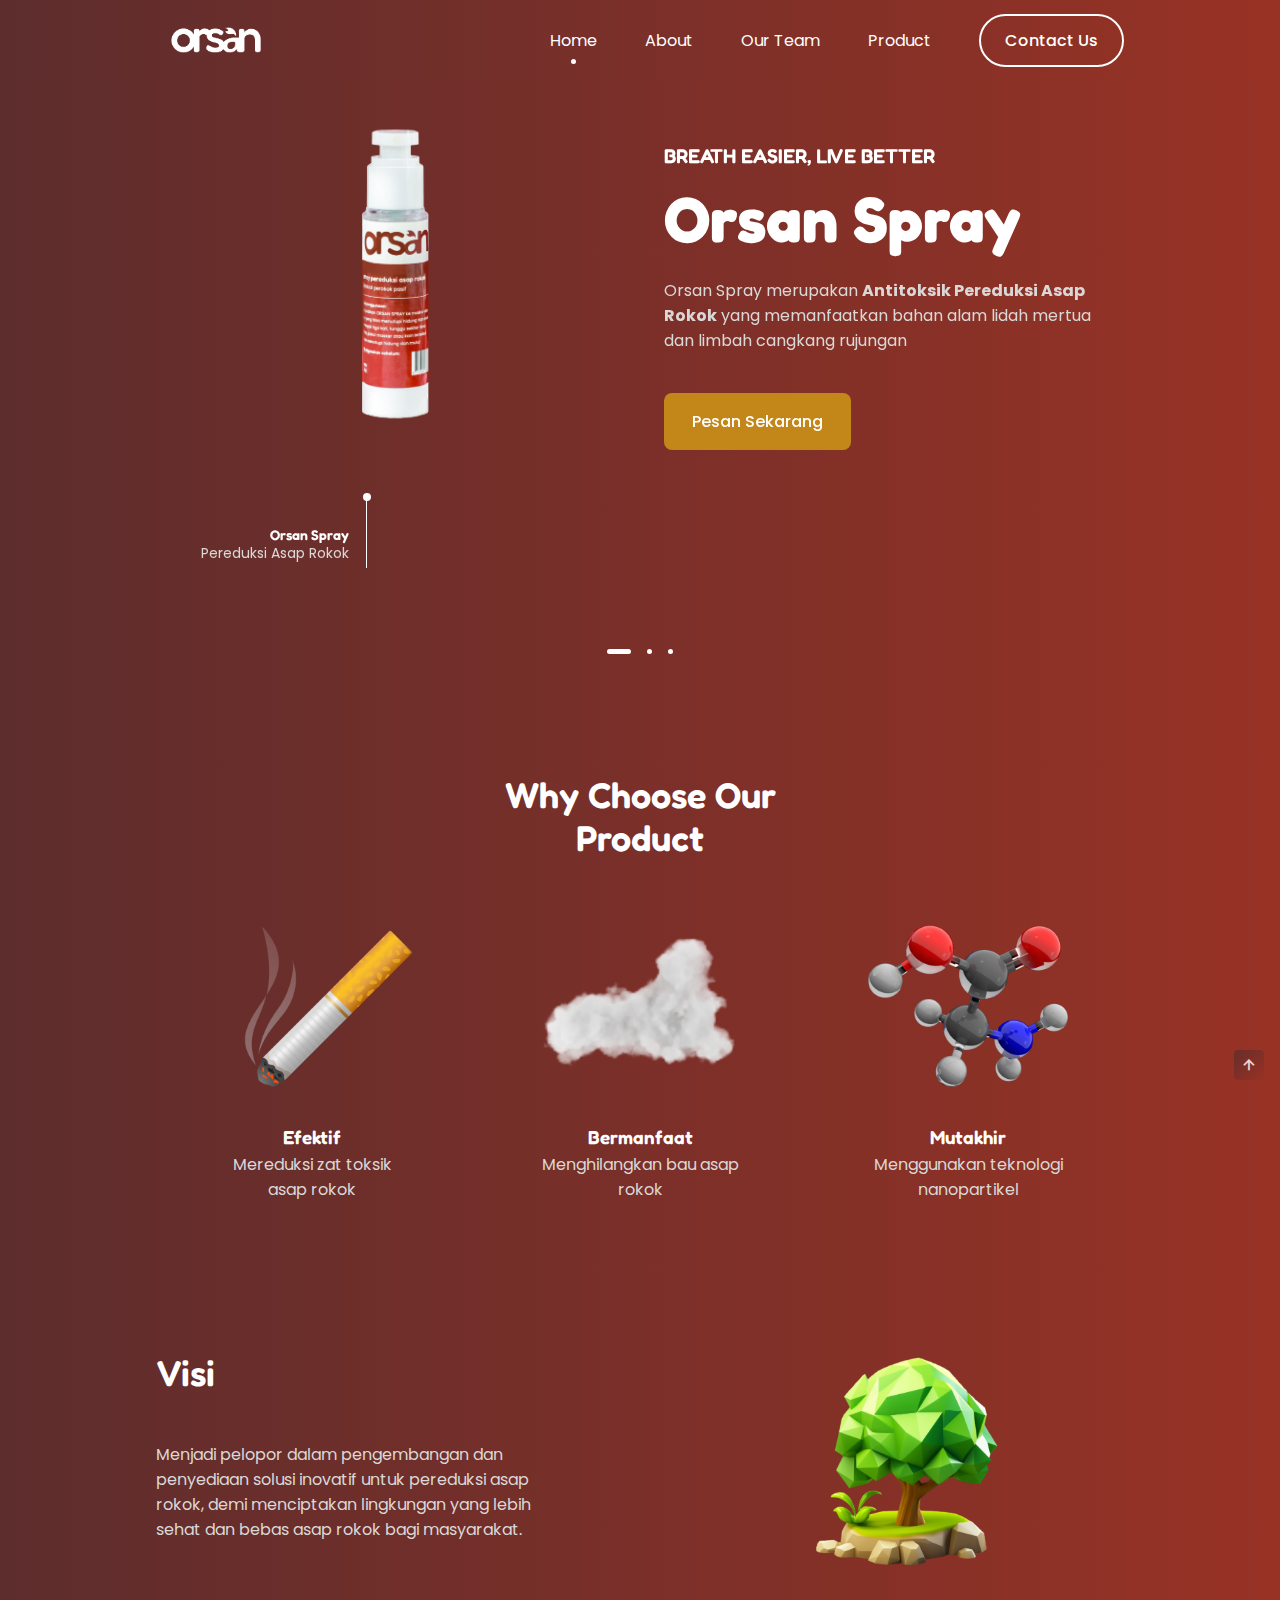
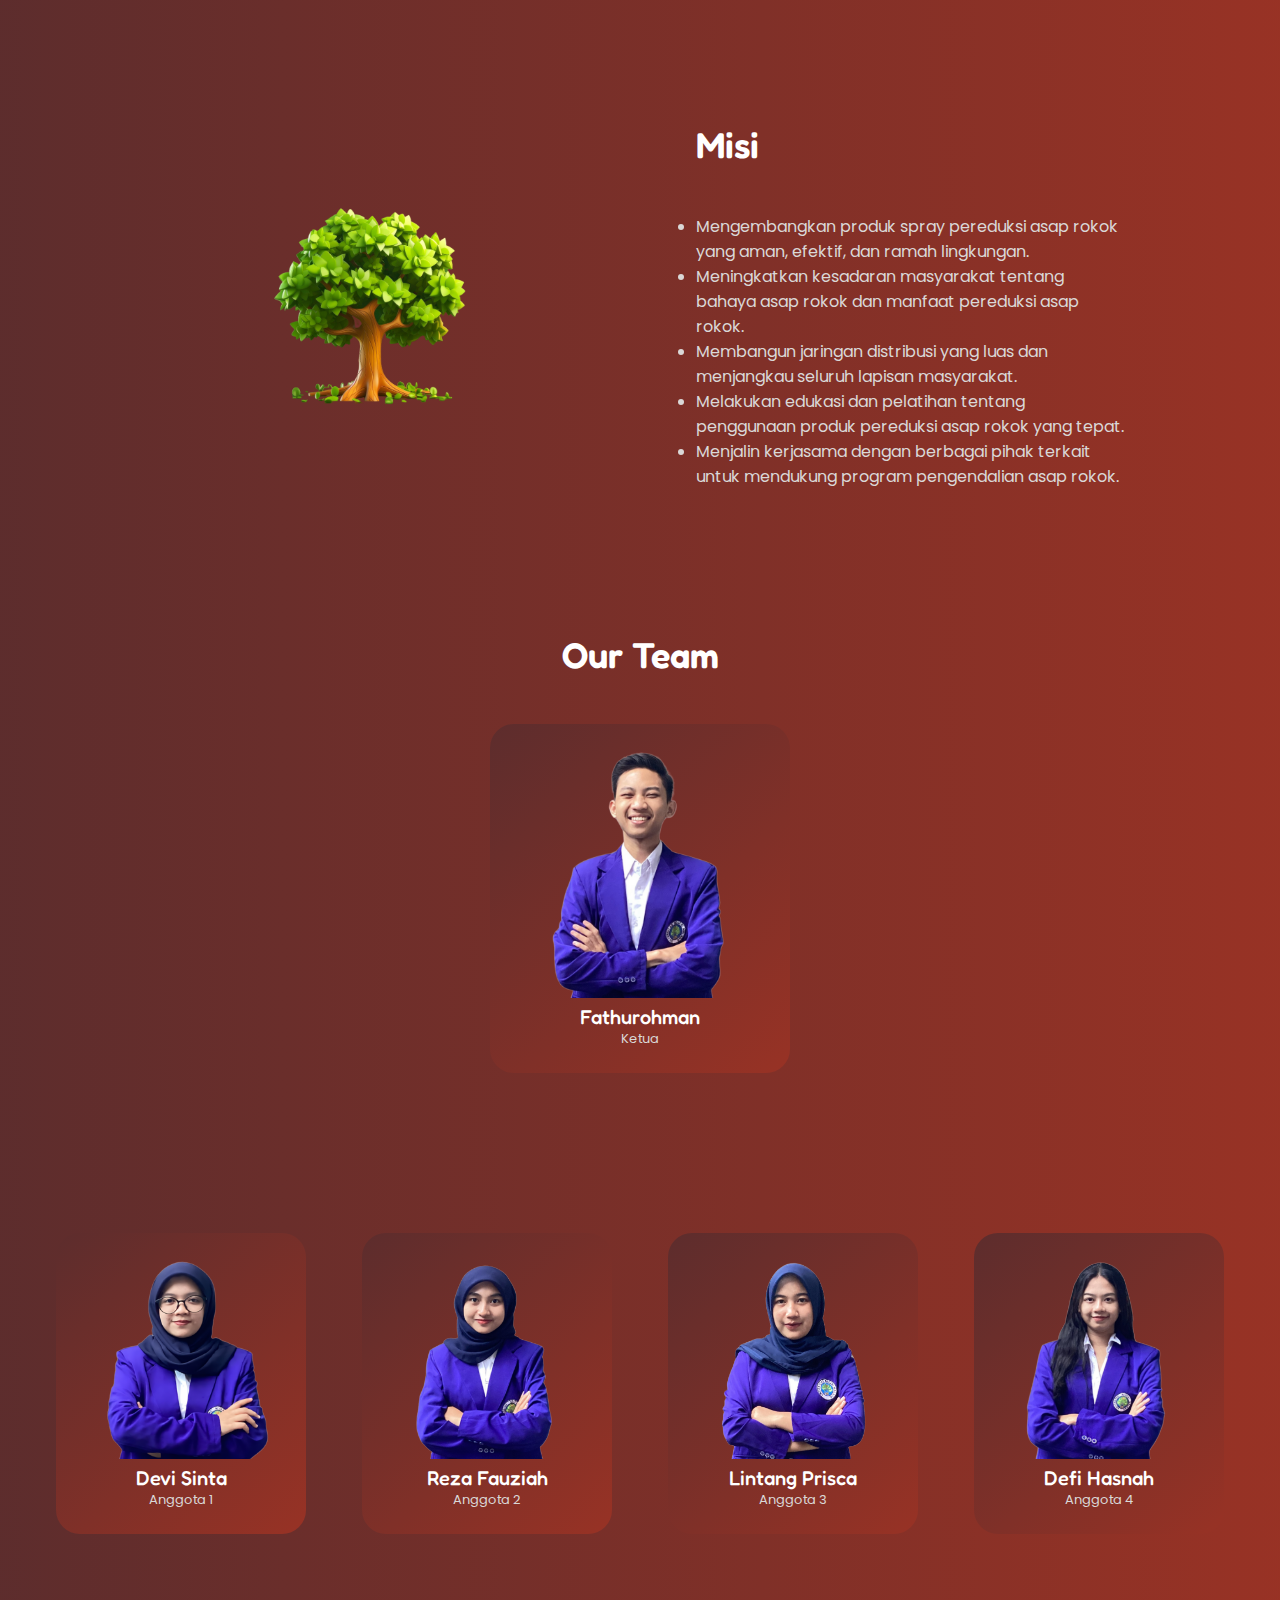
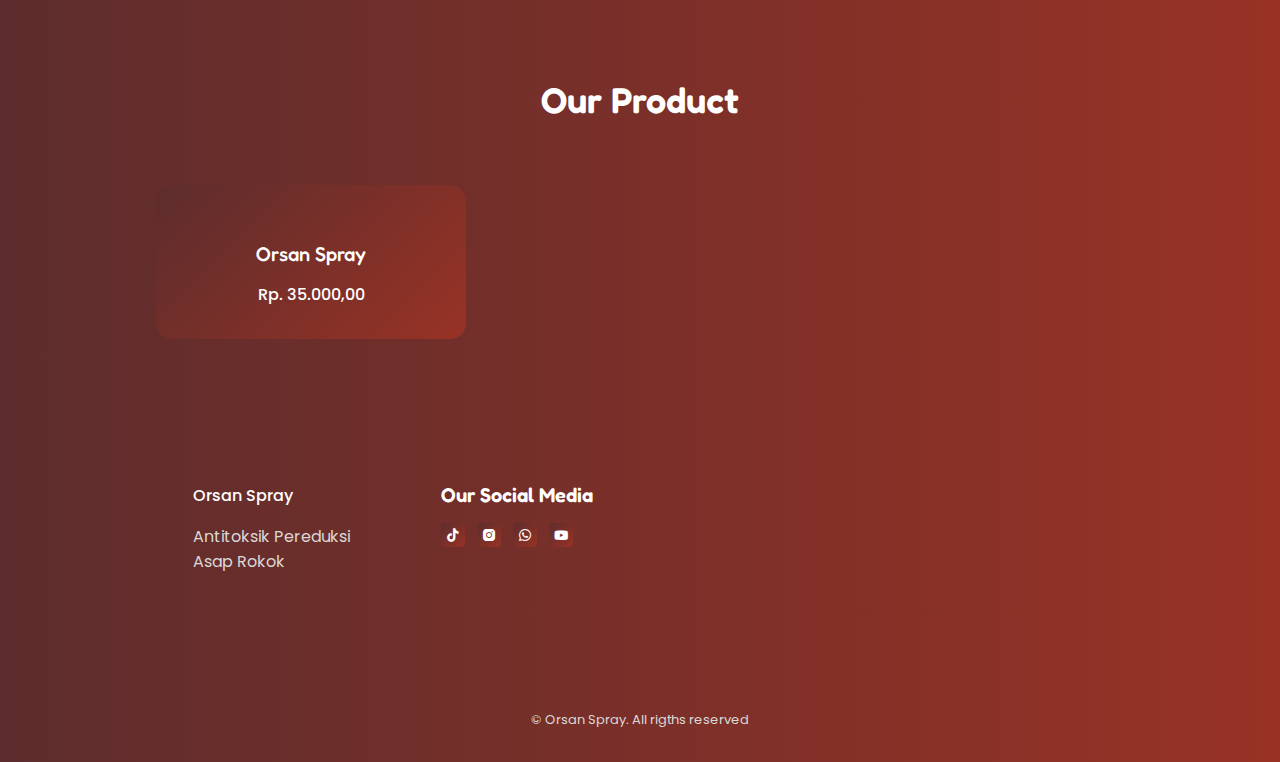
==== commit cbff4389: "Third Commit" ====
--- a/index.html
+++ b/index.html
@@ -16,7 +16,7 @@
         <!--=============== CSS ===============--> 
         <link rel="stylesheet" href="assets/css/styles.css">
 
-        <title>Orsanspray</title>
+        <title>Orsan Spray</title>
     </head>
     <body>
         <!--==================== HEADER ====================-->
@@ -49,7 +49,7 @@
                             <a href="#new" class="nav__link">New</a>
                         </li> -->
 
-                        <a href="#" class="button button--ghost">Contact Us</a>
+                        <a href="#footer" class="button button--ghost">Contact Us</a>
                     </ul>
 
                     <div class="nav__close" id="nav-close">
@@ -79,15 +79,15 @@
                                     <div class="home__indicator"></div>
     
                                     <div class="home__details-img">
-                                        <h4 class="home__details-title">Orsanspray</h4>
+                                        <h4 class="home__details-title">Orsan Spray</h4>
                                         <span class="home__details-subtitle">Pereduksi Asap Rokok</span>
                                     </div>
                                 </div>
     
                                 <div class="home__data">
                                     <h3 class="home__subtitle">Breath easier, live better</h3>
-                                    <h1 class="home__title">Orsanspray</h1>
-                                    <p class="home__description">Orsanspray merupakan <b>Antibiotik Pereduksi Asap Rokok</b> yang memanfaatkan 
+                                    <h1 class="home__title">Orsan <span>Spray</span></h1>
+                                    <p class="home__description">Orsan Spray merupakan <b>Antitoksik Pereduksi Asap Rokok</b> yang memanfaatkan 
                                         bahan alam lidah mertua dan limbah cangkang rujungan
                                     </p>
 
@@ -161,19 +161,19 @@
 
                 <div class="category__container container grid">
                     <div class="category__data">
-                        <img src="assets/img/cloud_1.png" alt="" class="category__img">
+                        <img src="assets/img/efektif.png" alt="" class="category__img">
                         <h3 class="category__title">Efektif</h3>
                         <p class="category__description">Mereduksi zat toksik asap rokok</p>
                     </div>
 
                     <div class="category__data">
-                        <img src="assets/img/flower.png" alt="" class="category__img">
+                        <img src="assets/img/bermanfaat.png" alt="" class="category__img">
                         <h3 class="category__title">Bermanfaat</h3>
                         <p class="category__description">Menghilangkan bau asap rokok</p>
                     </div>
 
                     <div class="category__data">
-                        <img src="assets/img/aloe_3.png" alt="" class="category__img">
+                        <img src="assets/img/mutakhir.png" alt="" class="category__img">
                         <h3 class="category__title">Mutakhir</h3>
                         <p class="category__description">Menggunakan teknologi nanopartikel</p>
                     </div>
@@ -278,33 +278,6 @@
                 <div class="discount__container container grid">
                     <div class="discount__data">
                         <h2 class="discount__title">Buy our prodouct <br> NOW </h2>
-                        <p>
-                            🙌Halo 🙌
-                            Selamat datang di toko online resmi Orsan Spray
-
-                            🚬 𝗢𝗿𝘀𝗮𝗻 𝗦𝗽𝗿𝗮𝘆 Pereduksi Asap Rokok🚬
-                            Orsan Spray merupakan produk yang dapat mereduksi zat berbahaya (nikotin dan karbon monoksida) dan mengurangi bau pada asap rokok bagi perokok pasif. 
-
-                            𝗡𝗲𝘁𝘁𝗼 50 ML
-
-                            KEUNGGULAN
-                            🔥Berbahan alami cangkang rajungan dan tanaman lidah mertua 
-                            🔥Mengandung 𝘢𝘤𝘵𝘪𝘷𝘦 𝘨𝘭𝘺𝘤𝘰𝘴𝘪𝘥𝘦 dan senyawa 𝘴𝘵𝘦𝘳𝘰𝘪𝘥
-                            🔥Menghilangkan bau asap rokok
-                            🔥Menggunakan teknologi nanopartikel di Indonesia
-                            🔥Dikemas secara minimalis 
-
-                            Cara Penggunaan:
-                            📌 Semprotkan 3x spray ORSAN SPRAY ke masker atau kain yang dapat menutupi area hidung dan mulut pada jarak 10cm
-                            📌 Diamkan selama beberapa menit
-
-                            NOTED ❗ ❗
-                            Simpan di tempat yang sejuk
-
-                            SELAMAT BERBELANJA 🤗
-                            Orsan Spray sahabat perokok pasif
-                            “𝘽𝙧𝙚𝙖𝙩𝙝𝙚 𝙚𝙖𝙨𝙞𝙚𝙧, 𝙡𝙞𝙫𝙚 𝙗𝙚𝙩𝙩𝙚𝙧”
-                        </p>
                         <a href="https://shopee.co.id/ORSAN-SPRAY-Spray-Anti-Asap-Rokok-i.304140382.25476426141?sp_atk=2f223af1-476c-4180-9d8f-4b2ee75a9980&xptdk=2f223af1-476c-4180-9d8f-4b2ee75a9980" class="button">Buy Now</a>
                     </div>
 
@@ -320,7 +293,7 @@
                     <div class="new__content swiper-slide">
                         <!-- <div class="new__tag">New</div> -->
                         <img src="assets/img/product_3.jpg" alt="" class="new__img">
-                        <h3 class="new__title">Orsanspray</h3>
+                        <h3 class="new__title">Orsan Spray</h3>
                         <span class="new__subtitle"></span>
                         
                         <div class="new__prices">
@@ -359,57 +332,72 @@
         </main>
 
         <!--==================== FOOTER ====================-->
-            <footer class="footer section">
+            <footer class="footer section" id="footer">
                 <div class="footer__container container grid">
                     <div class="footer__content">
                         <a href="#" class="footer__logo">
                             <!-- <img src="assets/img/logo.png" alt="" class="footer__logo-img"> -->
-                            Orsanspray
+                            Orsan Spray
                         </a>
 
-                        <p class="footer__description">Antibiotik Pereduksi <br> Asap Rokok</p>
+                        <p class="footer__description">Antitoksik Pereduksi <br> Asap Rokok</p>
+
+                        <!-- <div class="footer__social">
+                            <a href="https://www.tiktok.com/@orsanspray.pkmk?is_from_webapp=1&sender_device=pc" target="_blank" class="footer__social-link">
+                                <i class='bx bxl-tiktok'></i>
+                            </a>
+                            <a href="https://www.instagram.com/orsanspray.pkmk/" target="_blank" class="footer__social-link">
+                                <i class='bx bxl-instagram-alt' ></i>
+                            </a>
+                            <a href="https://wa.me/message/QSESV5E6LIOQA1" target="_blank" class="footer__social-link">
+                                <i class='bx bxl-whatsapp' ></i>
+                            </a>
+                            <a href="https://youtube.com/@orsanspray?si=grAa_NTBFwRgp11d" target="_blank" class="footer__social-link">
+                                <i class='bx bxl-youtube' ></i>
+                            </a>
+                        </div> -->
+                    </div>
+
+                    <div class="footer__content">
+                        <h3 class="footer__title">Our Social Media</h3>
                         
                         <div class="footer__social">
-                            <!-- <a href="https://www.facebook.com/" target="_blank" class="footer__social-link">
-                                <i class='bx bxl-facebook'></i>
-                            </a> -->
+                            <a href="https://www.tiktok.com/@orsanspray.pkmk?is_from_webapp=1&sender_device=pc" target="_blank" class="footer__social-link">
+                                <i class='bx bxl-tiktok'></i>
+                            </a>
                             <a href="https://www.instagram.com/orsanspray.pkmk/" target="_blank" class="footer__social-link">
                                 <i class='bx bxl-instagram-alt' ></i>
                             </a>
-                            <!-- <a href="https://twitter.com/" target="_blank" class="footer__social-link">
-                                <i class='bx bxl-twitter' ></i>
-                            </a> -->
+                            <a href="https://wa.me/message/QSESV5E6LIOQA1" target="_blank" class="footer__social-link">
+                                <i class='bx bxl-whatsapp' ></i>
+                            </a>
+                            <a href="https://youtube.com/@orsanspray?si=grAa_NTBFwRgp11d" target="_blank" class="footer__social-link">
+                                <i class='bx bxl-youtube' ></i>
+                            </a>
                         </div>
                     </div>
 
-                    <div class="footer__content">
-                        <h3 class="footer__title">Website</h3>
+                    <!-- <div class="footer__content">
+                        <h3 class="footer__title">Our Social Media</h3>
                         
                         <ul class="footer__links">
                             <li>
-                                <a href="#about" class="footer__link">About</a>
-                            </li>
-                            <li>
-                                <a href="#team" class="footer__link">Our Team</a>
-                            </li>
-                            <li>
-                                <a href="#product" class="footer__link">Product</a>
-                            </li>
-                        </ul>
-                    </div>
-
-                    <!-- <div class="footer__content">
-                        <h3 class="footer__title">Our Services</h3>
-                        
-                        <ul class="footer__links">
-                            <li>
-                                <a href="#" class="footer__link">Pricing</a>
-                            </li>
-                            <li>
-                                <a href="#" class="footer__link">Discounts</a>
-                            </li>
-                            <li>
-                                <a href="#" class="footer__link">Shipping mode</a>
+                                <a href="https://www.instagram.com/orsanspray.pkmk/" target="_blank" class="footer__social-link">
+                                    <i class='bx bxl-instagram-alt'></i>
+                                    <p>Instagram</p>
+                                </a>
+                            </li>
+                            <li>
+                                <a href="https://twitter.com/" target="_blank" class="footer__social-link">
+                                    <i class='bx bxl-youtube'></i>
+                                    <p>Youtube</p>
+                                </a>
+                            </li>
+                            <li>
+                                <a href="https://twitter.com/" target="_blank" class="footer__social-link">
+                                    <i class='bx bxl-tiktok'></i>
+                                    <p>Tiktok</p>
+                                </a>
                             </li>
                         </ul>
                     </div> -->
@@ -431,7 +419,7 @@
                     </div> -->
                 </div>
 
-                <span class="footer__copy">&#169; Orsanspray. All rigths reserved</span>
+                <span class="footer__copy">&#169; Orsan Spray. All rigths reserved</span>
 
                 <!-- <img src="assets/img/footer1-img.png" alt="" class="footer__img-one">
                 <img src="assets/img/footer2-img.png" alt="" class="footer__img-two"> -->
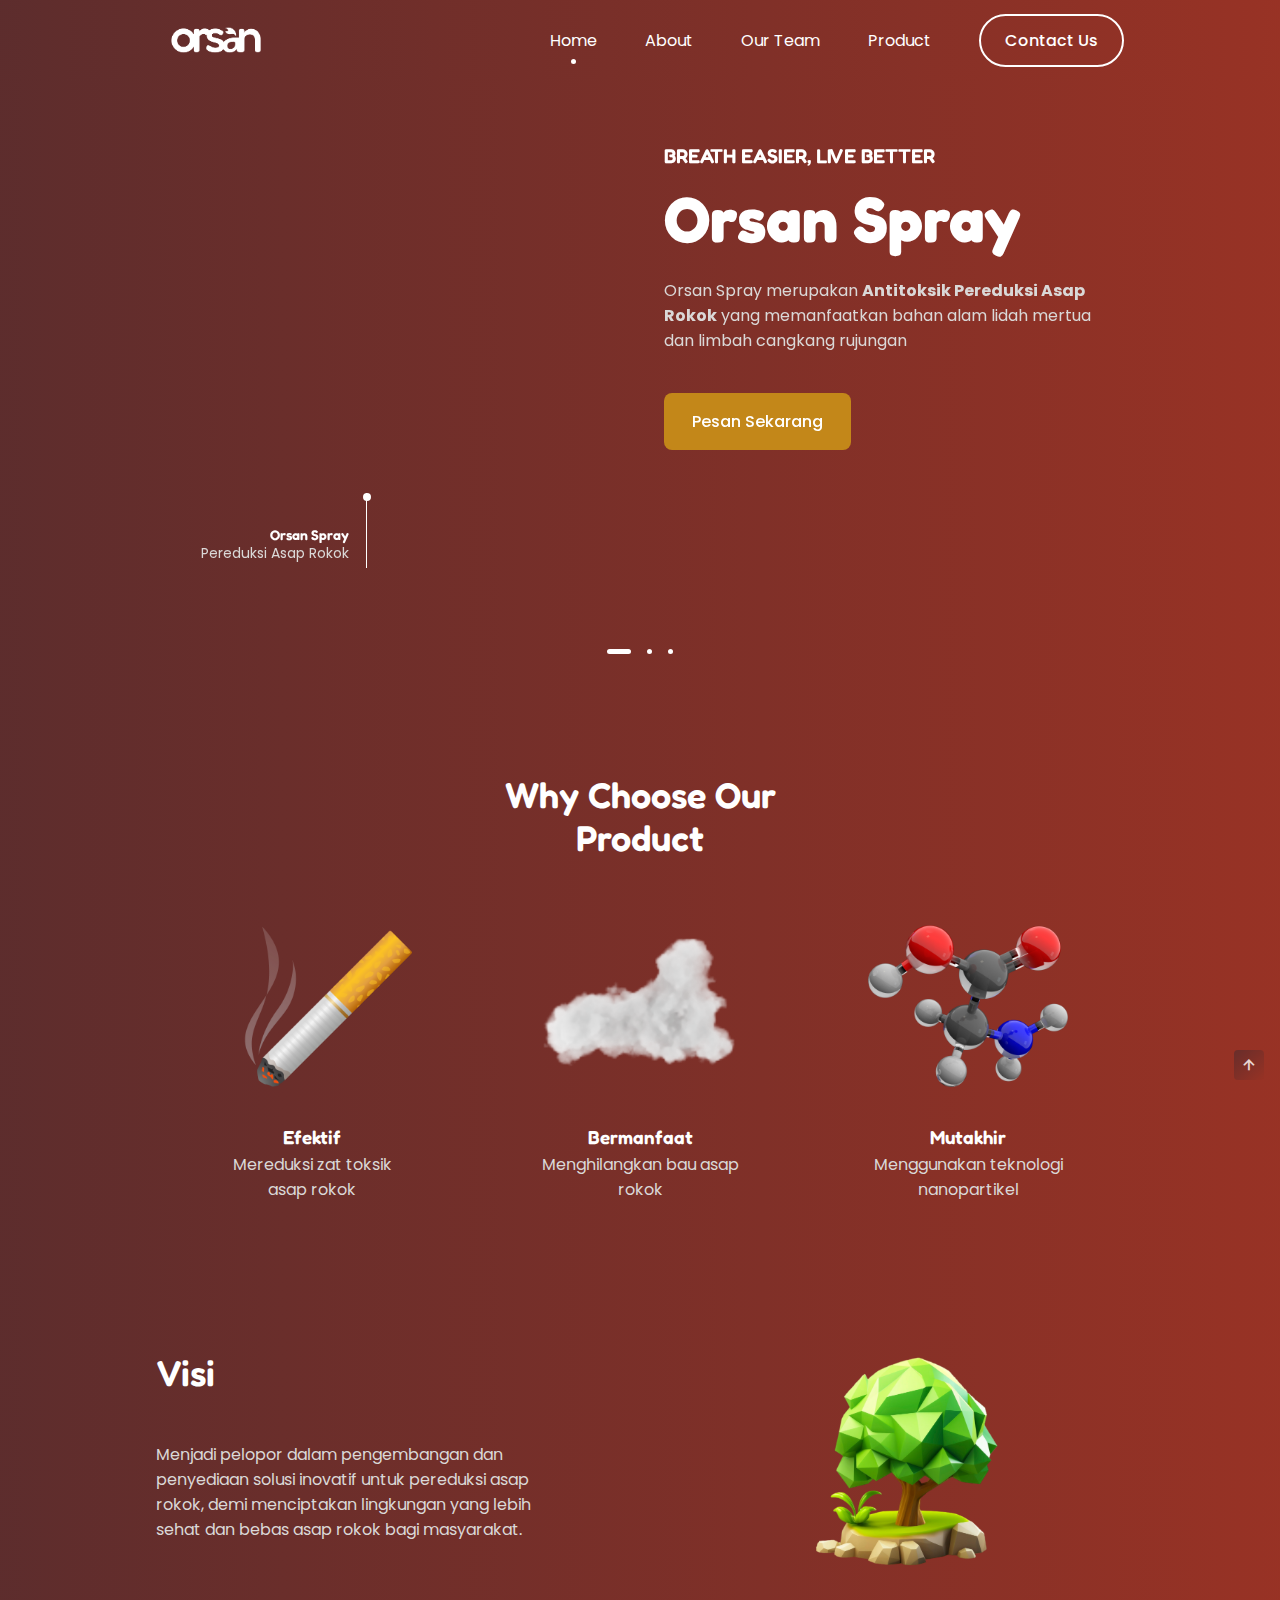
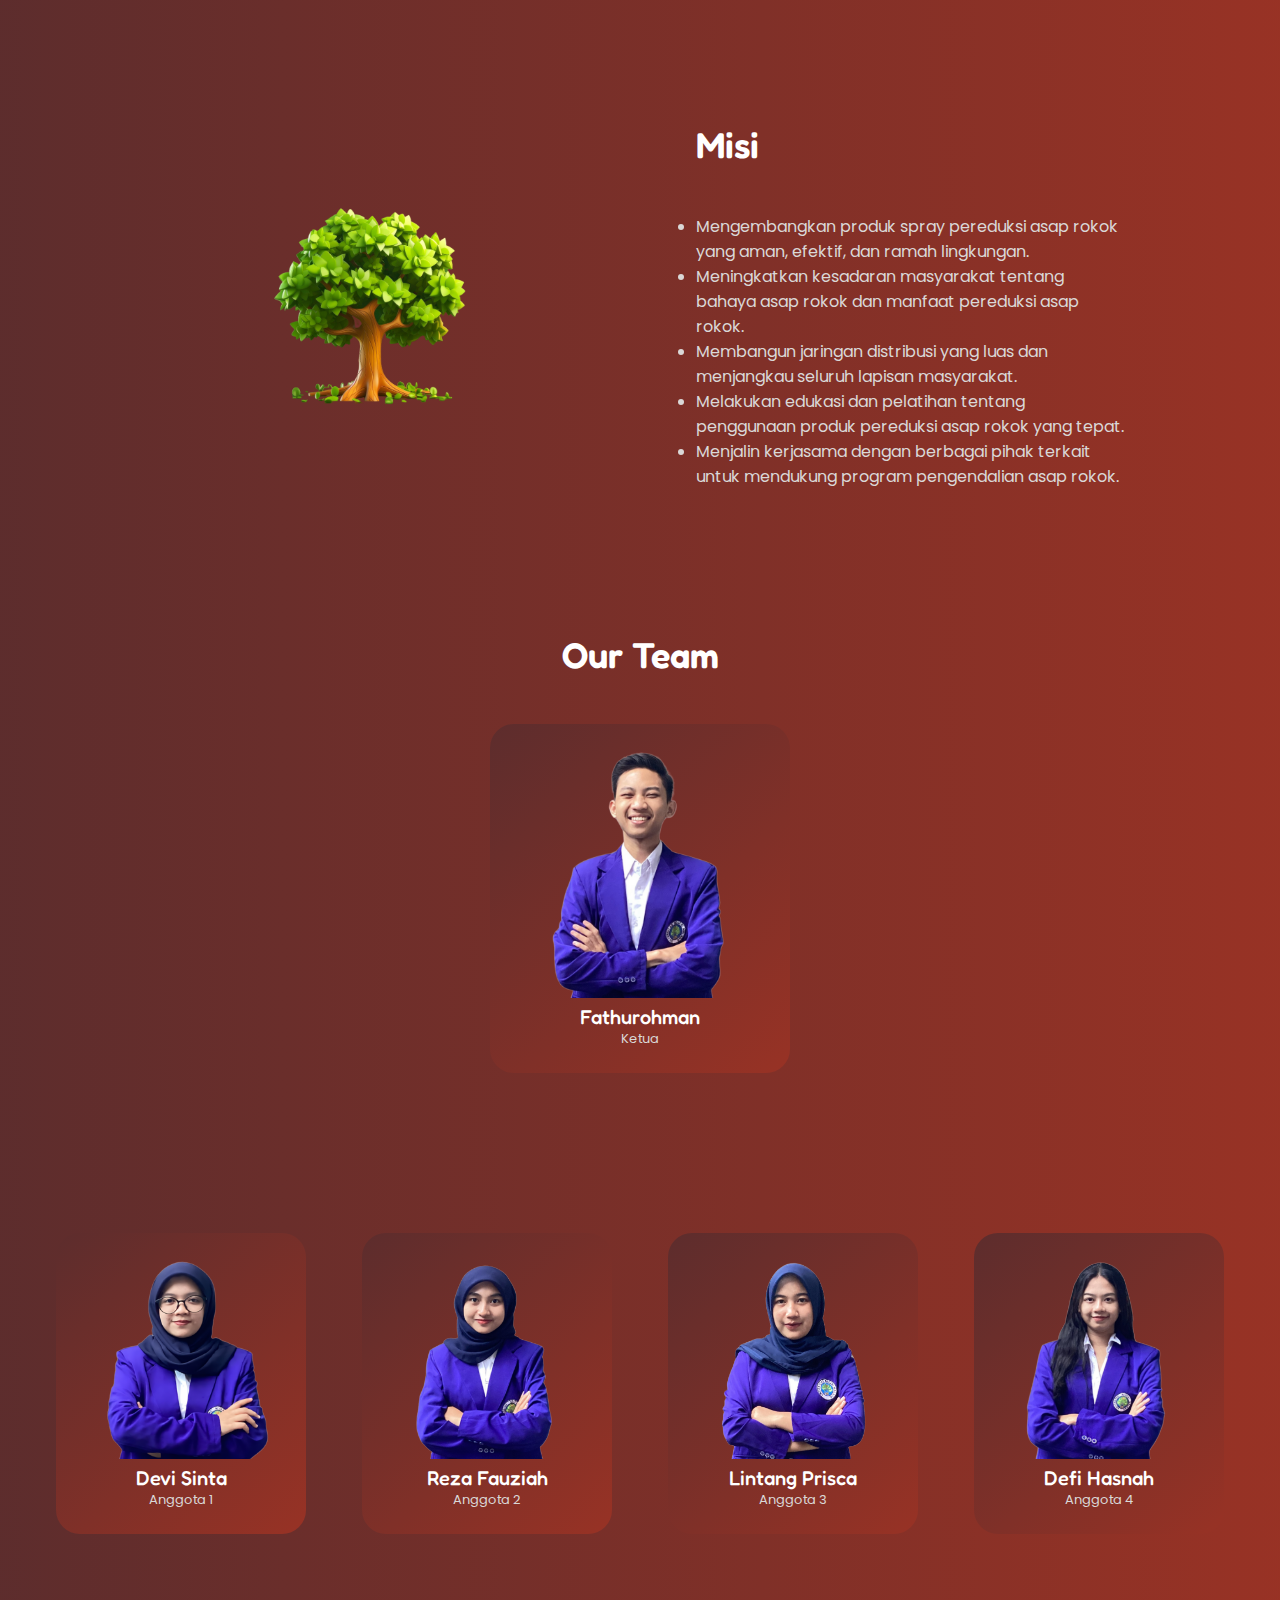
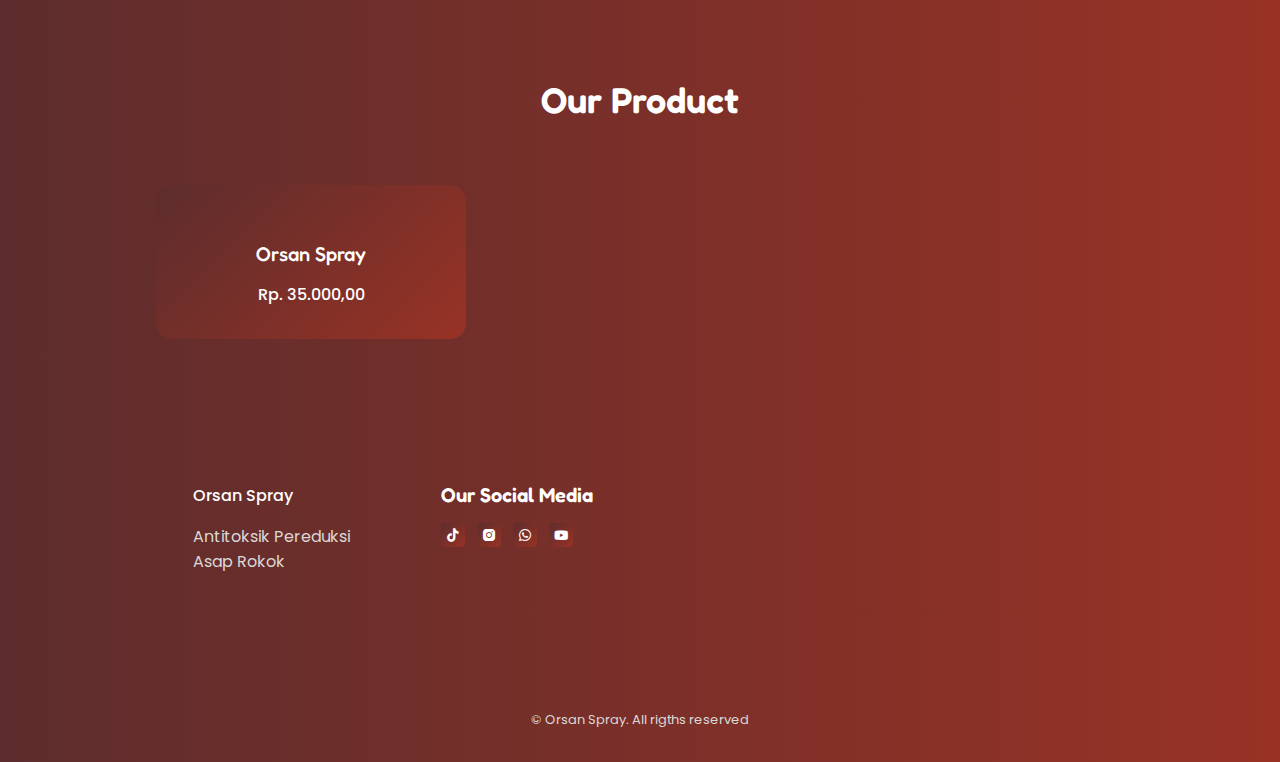
==== commit 26562a41: "Add New Image" ====
--- a/index.html
+++ b/index.html
@@ -75,7 +75,7 @@
                         <section class="swiper-slide">
                             <div class="home__content grid">
                                 <div class="home__group">
-                                    <img src="assets/img/botol_1.png" alt="" class="home__img">
+                                    <img src="assets/img/product-2.png" alt="" class="home__img">
                                     <div class="home__indicator"></div>
     
                                     <div class="home__details-img">
@@ -292,7 +292,7 @@
                 <div class="new__container container">
                     <div class="new__content swiper-slide">
                         <!-- <div class="new__tag">New</div> -->
-                        <img src="assets/img/product_3.jpg" alt="" class="new__img">
+                        <img src="assets/img/showcase.jpg" alt="" class="new__img">
                         <h3 class="new__title">Orsan Spray</h3>
                         <span class="new__subtitle"></span>
                         
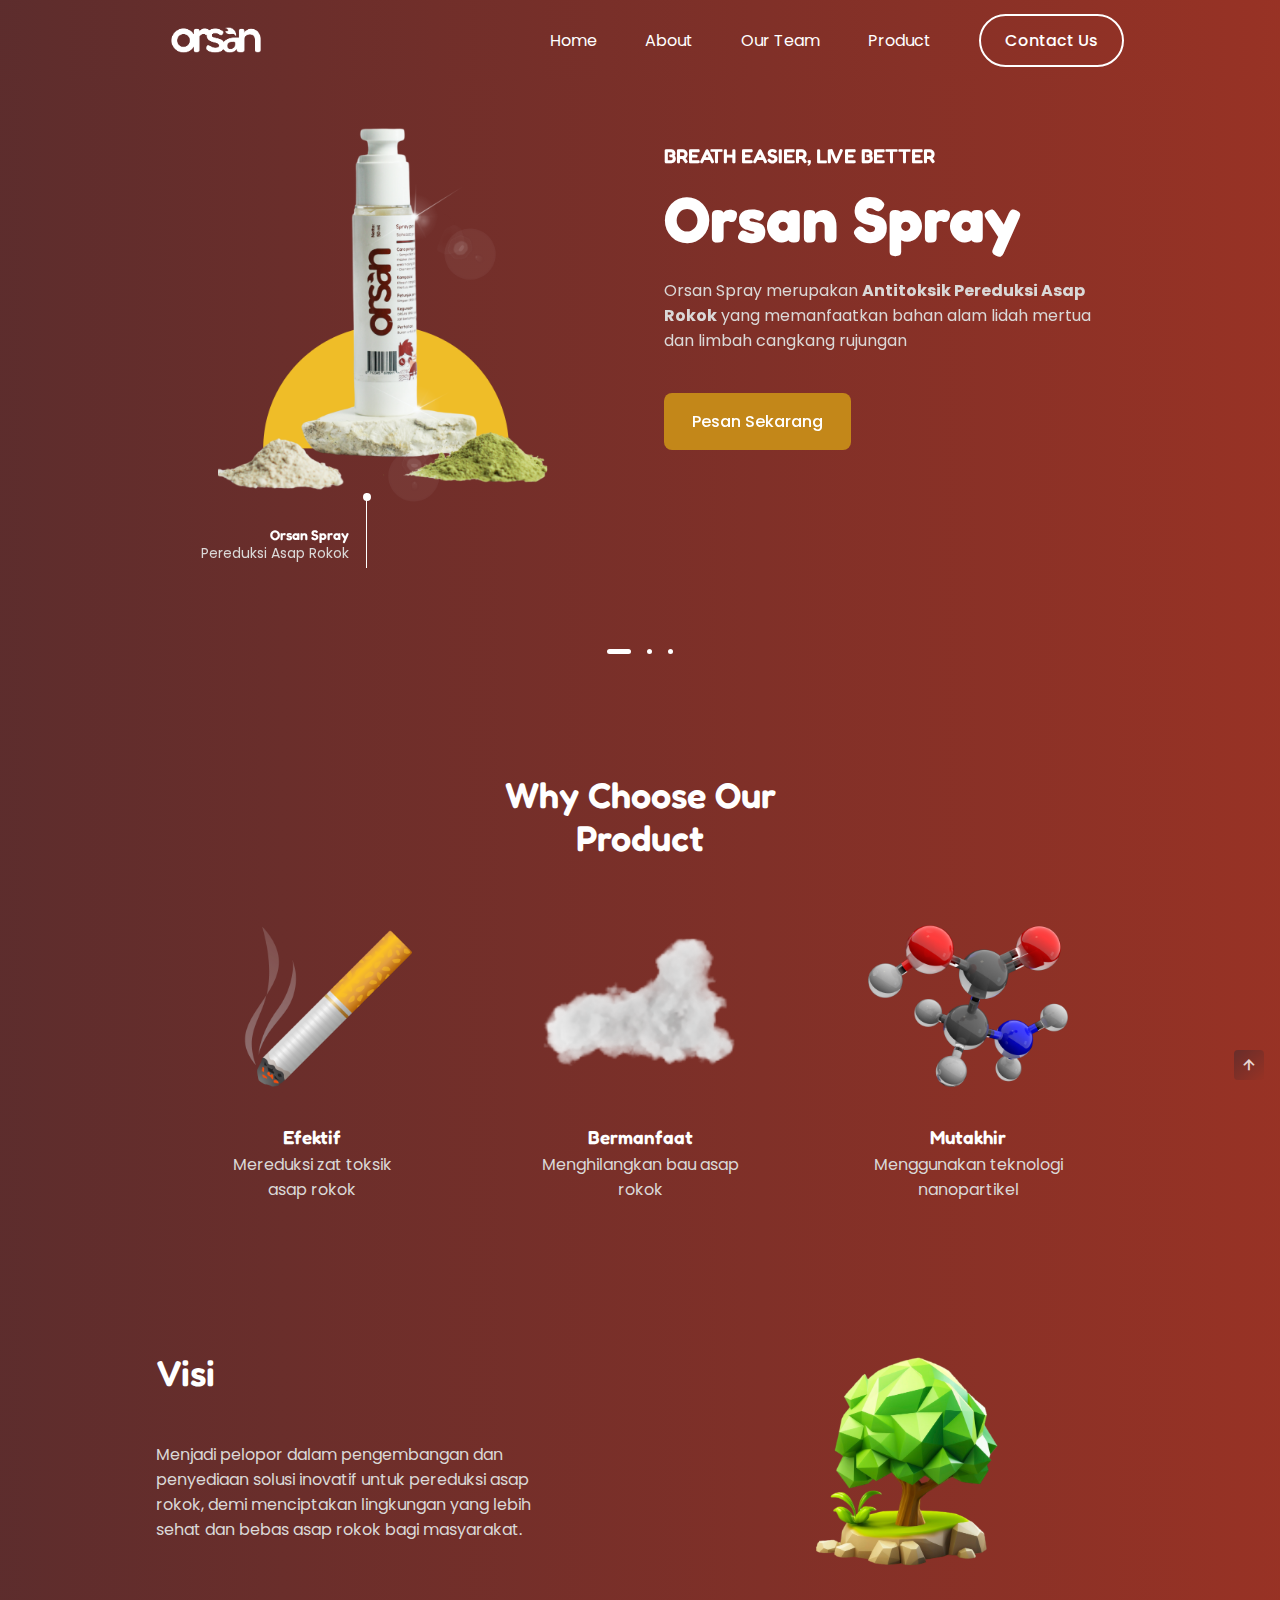
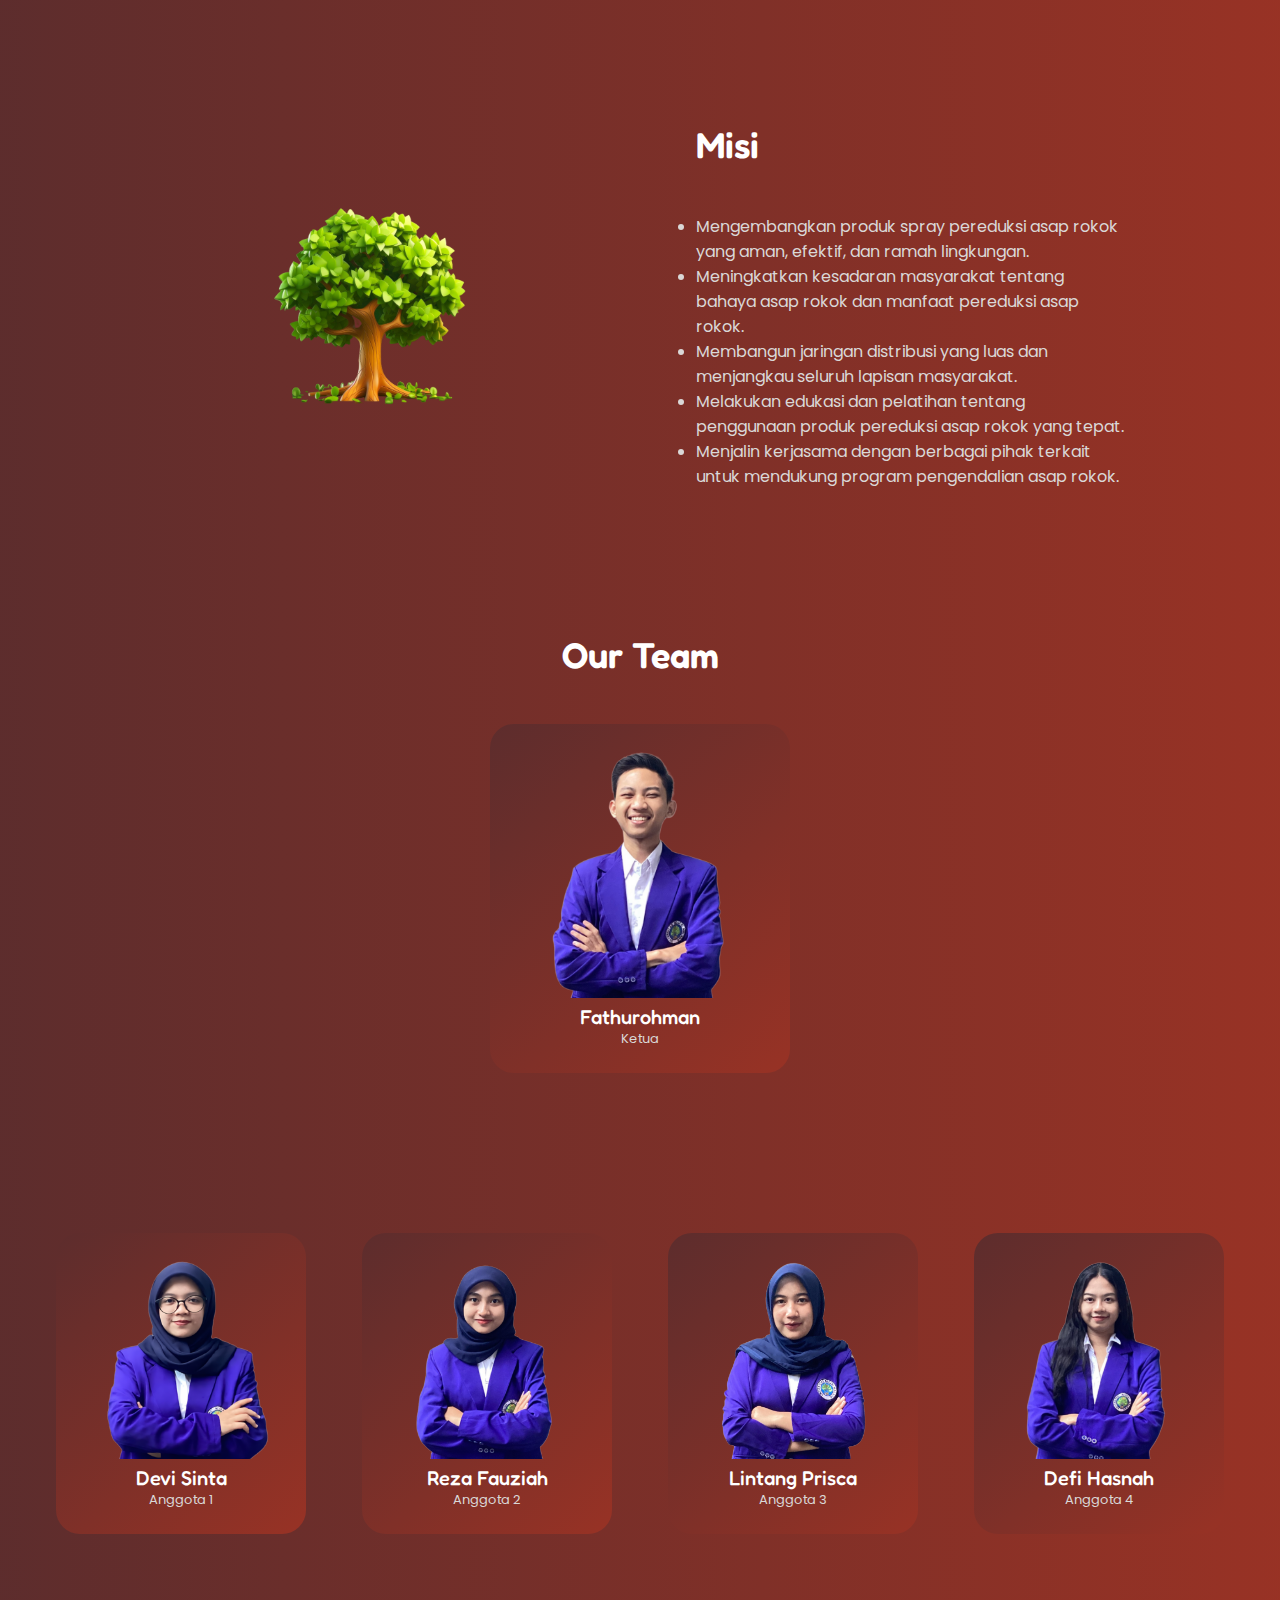
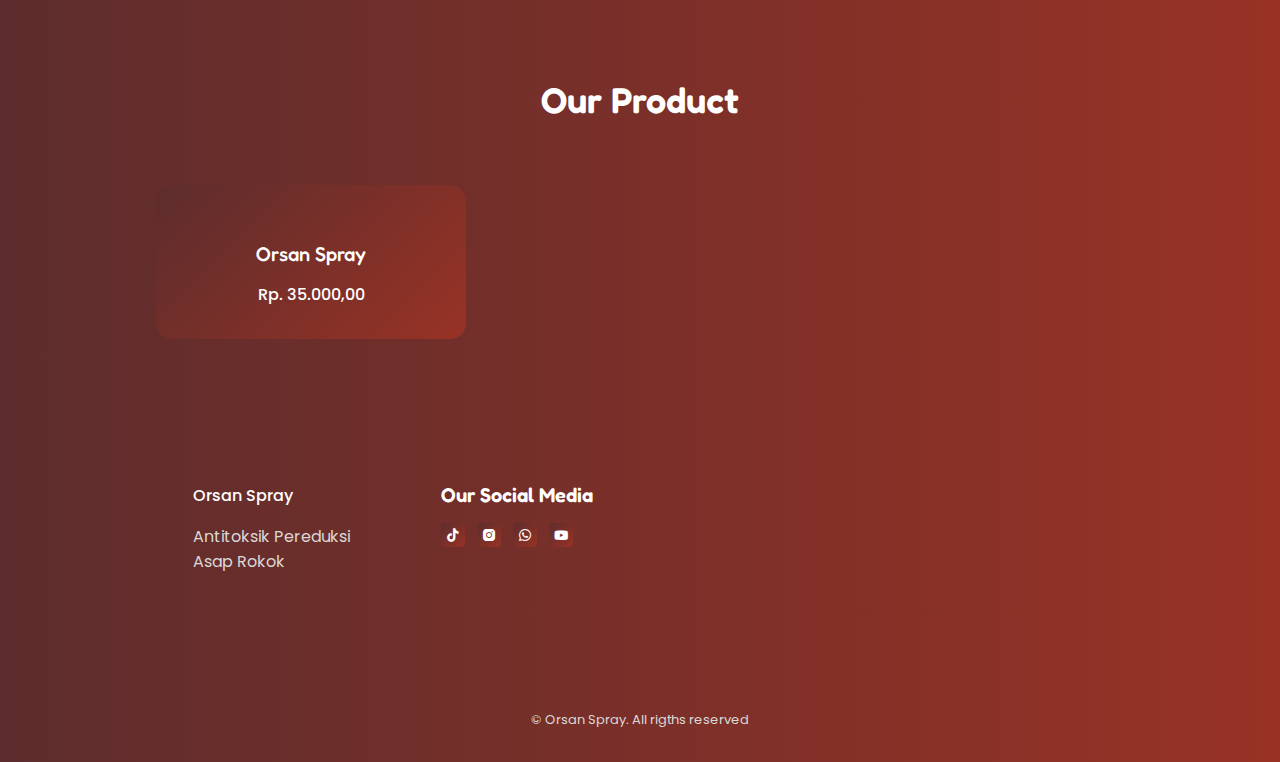
==== commit 11ada579: "Add New Image" ====
--- a/index.html
+++ b/index.html
@@ -30,7 +30,7 @@
                 <div class="nav__menu" id="nav-menu">
                     <ul class="nav__list">
                         <li class="nav__item">
-                            <a href="#home" class="nav__link active-link">Home</a>
+                            <a href="#home" class="nav__link">Home</a>
                         </li>
 
                         <li class="nav__item">
